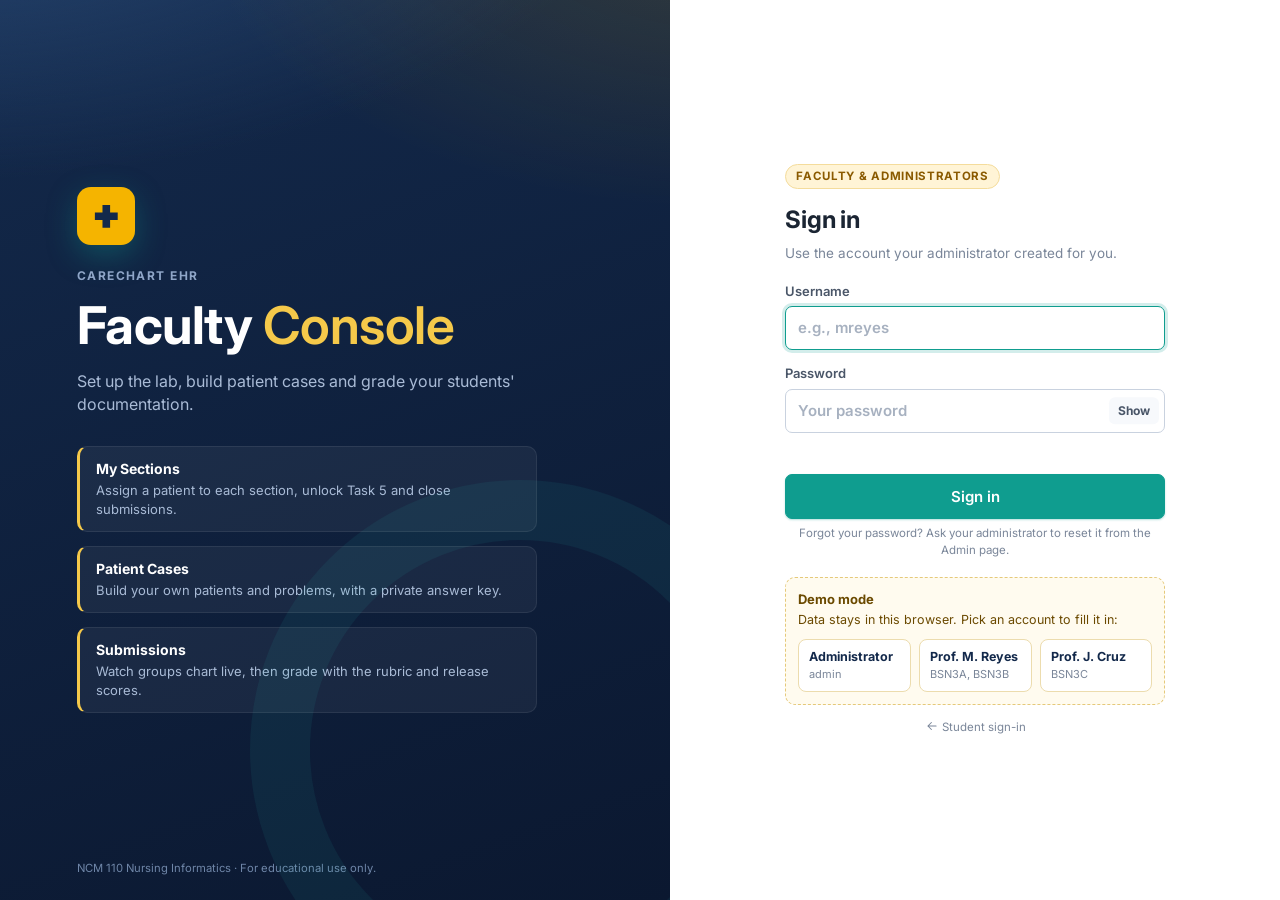
==== instructor.html @ f5003250 "Deploy web/ from source 7a0dfd6 (2026-11-20 06:28)" ====
<!doctype html>
<html lang="en">
<head>
  <meta charset="utf-8">
  <meta name="viewport" content="width=device-width, initial-scale=1">
  <title>CareChart Faculty Console</title>
  <meta name="robots" content="noindex">
  <link rel="preconnect" href="https://fonts.googleapis.com">
  <link rel="preconnect" href="https://fonts.gstatic.com" crossorigin>
  <link href="https://fonts.googleapis.com/css2?family=Inter:wght@400;500;600;700&display=swap" rel="stylesheet">
  <link rel="stylesheet" href="css/ehr.css">
  <link rel="stylesheet" href="css/instructor.css">
  <link rel="icon" href="data:image/svg+xml,%3Csvg xmlns='http://www.w3.org/2000/svg' viewBox='0 0 32 32'%3E%3Crect width='32' height='32' rx='7' fill='%2313294b'/%3E%3Cpath d='M13 7h6v6h6v6h-6v6h-6v-6H7v-6h6z' fill='%23f5b400'/%3E%3C/svg%3E">
</head>
<body class="inst">

<!-- ============ SIGN IN ============ -->
<div id="iLogin" class="login fac-login" hidden>
  <div class="login-brand fac-brand">
    <div class="brand-mark lg fac-mark"><svg viewBox="0 0 32 32"><path d="M13 7h6v6h6v6h-6v6h-6v-6H7v-6h6z"/></svg></div>
    <div class="fac-kicker">CareChart EHR</div>
    <h1>Faculty <span>Console</span></h1>
    <p>Set up the lab, build patient cases and grade your students' documentation.</p>
    <ul class="fac-feats">
      <li><b>My Sections</b><span>Assign a patient to each section, unlock Task 5 and close submissions.</span></li>
      <li><b>Patient Cases</b><span>Build your own patients and problems, with a private answer key.</span></li>
      <li><b>Submissions</b><span>Watch groups chart live, then grade with the rubric and release scores.</span></li>
    </ul>
    <small class="brand-foot">NCM 110 Nursing Informatics · For educational use only.</small>
  </div>
  <div class="login-panel">
    <form id="iLoginForm" class="login-form" autocomplete="on" novalidate>
      <div class="fac-badge">Faculty &amp; administrators</div>
      <h2>Sign in</h2>
      <p class="muted">Use the account your administrator created for you.</p>
      <div id="iNotice" class="notice" hidden></div>
      <label for="iUser">Username
        <input class="f" id="iUser" name="username" autocomplete="username" autocapitalize="off" spellcheck="false" placeholder="e.g., mreyes"></label>
      <label for="iPw">Password
        <span class="pw-wrap"><input class="f" type="password" id="iPw" name="password" autocomplete="current-password" placeholder="Your password">
          <button type="button" class="pw-toggle" id="iPwToggle" aria-label="Show password" aria-pressed="false">Show</button></span>
        <small class="caps" id="iCaps" hidden><svg class="ico sm" viewBox="0 0 24 24" fill="none" stroke="currentColor" stroke-width="1.8" stroke-linecap="round" stroke-linejoin="round" aria-hidden="true"><path d="M12 4l7 8h-4v5H9v-5H5zM9 20h6"/></svg> Caps Lock is on</small></label>
      <div id="iErr" class="form-err" role="alert"></div>
      <button class="btn primary lg block" type="submit" id="iLoginBtn"><span class="spin" aria-hidden="true"></span><span class="btn-lbl">Sign in</span></button>
      <p class="tiny muted help-line">Forgot your password? Ask your administrator to reset it from the Admin page.</p>
      <div id="iDemo" class="demo-box" hidden>
        <div class="demo-head"><b>Demo mode</b><span>Data stays in this browser. Pick an account to fill it in:</span></div>
        <div class="demo-accts">
          <button type="button" data-u="admin" data-p="admin123"><b>Administrator</b><small>admin</small></button>
          <button type="button" data-u="mreyes" data-p="demo123"><b>Prof. M. Reyes</b><small>BSN3A, BSN3B</small></button>
          <button type="button" data-u="jcruz" data-p="demo123"><b>Prof. J. Cruz</b><small>BSN3C</small></button>
        </div>
      </div>
      <p class="tiny faculty-link"><a href="index.html"><svg class="ico sm" viewBox="0 0 24 24" fill="none" stroke="currentColor" stroke-width="1.8" stroke-linecap="round" stroke-linejoin="round" aria-hidden="true"><path d="M19 12H5M11 6l-6 6 6 6"/></svg> Student sign-in</a></p>
    </form>
  </div>
</div>

<!-- ============ APP ============ -->
<div id="iApp" class="app" hidden>
  <header class="topbar">
    <div class="brand"><div class="brand-mark"><svg viewBox="0 0 32 32"><path d="M13 7h6v6h6v6h-6v6h-6v-6H7v-6h6z"/></svg></div><b>CareChart</b><span class="env inst-env">FACULTY</span></div>
    <nav class="top-tabs" id="mainNav" aria-label="Faculty sections">
      <button data-view="subs">Submissions</button>
      <button data-view="sections">My Sections</button>
      <button data-view="cases">Patient Cases</button>
      <button data-view="admin" id="navAdmin" hidden>Admin</button>
    </nav>
    <div class="top-mid" id="crumbs"></div>
    <div class="top-right">
      <button class="btn ghost sm on-dark" id="backBtn" hidden><svg class="ico sm" viewBox="0 0 24 24" fill="none" stroke="currentColor" stroke-width="1.8" stroke-linecap="round" stroke-linejoin="round" aria-hidden="true"><path d="M19 12H5M11 6l-6 6 6 6"/></svg> All submissions</button>
      <div class="acct">
        <button class="acct-btn" id="acctBtn"><span class="avatar sm" id="acctAv">?</span><span id="acctName"></span><span class="caret">▾</span></button>
        <div class="acct-menu" id="acctMenu" hidden>
          <div class="acct-who"><b id="acctFull"></b><small id="acctRole"></small></div>
          <button id="pwBtn">Change password</button>
          <button id="iLogout">Sign out</button>
        </div>
      </div>
    </div>
  </header>

  <!-- SUBMISSIONS -->
  <main class="i-main" id="view-subs" hidden>
    <div class="view">
      <div class="pg-head"><div><div class="crumb">Your sections</div><h1>Submissions</h1><p class="pg-desc">Charts from the sections you handle, with live progress. Open a chart to review it exactly as the students see it and complete the rubric.</p></div>
        <div class="head-side"><span class="live"><span class="live-dot"></span><span id="liveTxt">Live</span></span><button class="btn sm" id="exportBtn">Export grades (CSV)</button><button class="btn sm" id="refreshBtn">Refresh</button></div></div>
      <div class="stats" id="stats"></div>
      <section class="card flush">
        <div class="tbl-toolbar">
          <select class="f" id="fSection"><option value="">All my sections</option></select>
          <input class="f search" id="q" placeholder="Search group or student name…">
          <div class="seg" id="fStatus"><button class="on" data-v="">All</button><button data-v="draft">In progress</button><button data-v="submitted">Submitted</button><button data-v="graded">Graded</button></div>
        </div>
        <div class="tbl-wrap"><table class="tbl sub-tbl"><thead><tr><th>Group</th><th style="width:150px">Status</th><th style="width:190px">Progress</th><th style="width:130px">Last activity</th><th style="width:130px">Score</th><th style="width:90px"></th></tr></thead><tbody id="subRows"><tr><td colspan="6" class="empty">Loading…</td></tr></tbody></table></div>
      </section>
    </div>
  </main>

  <!-- MY SECTIONS -->
  <main class="i-main" id="view-sections" hidden>
    <div class="view">
      <div class="pg-head"><div><div class="crumb">Class setup</div><h1>My Sections</h1><p class="pg-desc">Set how many groups each section has, choose the patient case they chart, and control Task 5 and the submission deadline. Sections are created by the administrator.</p></div></div>
      <div class="sec-grid" id="secGrid"></div>
    </div>
  </main>

  <!-- PATIENT CASES -->
  <main class="i-main" id="view-cases" hidden>
    <div class="view">
      <div class="pg-head"><div><div class="crumb">Case library</div><h1>Patient Cases</h1><p class="pg-desc">Build your own patients and problems. Your cases are private to you. Start from the built-in sample or a blank case, then assign a case to a section under <b>My Sections</b>.</p></div>
        <div class="head-side"><button class="btn sm" id="newBlank">+ Blank case</button><button class="btn sm primary" id="newFromSample">+ New from sample</button></div></div>
      <div class="case-grid" id="caseGrid"></div>
    </div>
  </main>
  <div class="editor-view" id="view-editor" hidden></div>

  <!-- ADMIN -->
  <main class="i-main" id="view-admin" hidden>
    <div class="view">
      <div class="pg-head"><div><div class="crumb">Administrator</div><h1>Accounts &amp; Sections</h1><p class="pg-desc">Create instructor accounts and decide which sections each instructor handles. Each instructor then sets the number of groups and assigns a patient case under My Sections.</p></div></div>
      <section class="card flush">
        <div class="sec-bar"><b>Instructors</b><span id="instCount"></span><button class="btn sm primary" id="addInst" style="margin-left:auto">+ Add instructor</button></div>
        <div class="tbl-wrap"><table class="tbl"><thead><tr><th>Name</th><th>Username</th><th style="width:110px">Role</th><th>Sections</th><th style="width:100px">Status</th><th style="width:360px"></th></tr></thead><tbody id="instRows"></tbody></table></div>
      </section>
      <section class="card flush">
        <div class="sec-bar"><b>Sections</b><span id="secCount"></span><button class="btn sm primary" id="addSec" style="margin-left:auto">+ Add section</button></div>
        <div class="tbl-wrap"><table class="tbl"><thead><tr><th style="width:120px">Section</th><th>Instructor</th><th style="width:90px">Groups</th><th>Patient case</th><th style="width:90px">Charts</th><th style="width:170px"></th></tr></thead><tbody id="secRows"></tbody></table></div>
      </section>
    </div>
  </main>

  <!-- REVIEW -->
  <div class="review" id="reviewView" hidden>
    <div class="review-ehr">
      <div class="banner" id="rBanner"></div>
      <div class="ehr" id="rEhr"><nav class="ehr-nav"></nav><main class="ehr-main"></main></div>
    </div>
    <aside class="grade-panel" id="gradePanel"></aside>
  </div>
</div>

<!-- case preview (student view, nothing is saved) -->
<div class="preview-wrap" id="preview" hidden>
  <div class="preview-bar"><span class="pill amber">Preview</span><b id="pvTitle"></b><span class="muted small">This is what students see. Nothing you type here is saved.</span><button class="btn sm" id="pvClose">Close preview</button></div>
  <div class="banner" id="pvBanner"></div>
  <div class="ehr" id="pvEhr"><nav class="ehr-nav"></nav><main class="ehr-main"></main></div>
</div>

<!-- generic form modal -->
<div class="modal" id="formModal" hidden>
  <form class="modal-box" id="fmForm">
    <div class="modal-head"><h2 id="fmTitle"></h2><button type="button" class="icon-btn" data-close aria-label="Close"><svg class="ico sm" viewBox="0 0 24 24" fill="none" stroke="currentColor" stroke-width="1.8" stroke-linecap="round" stroke-linejoin="round" aria-hidden="true"><path d="M6 6l12 12M18 6L6 18"/></svg></button></div>
    <div id="fmBody" class="fm-body"></div>
    <div class="form-err" id="fmErr"></div>
    <div class="modal-actions"><button type="button" class="btn ghost" data-close>Cancel</button><button class="btn primary" type="submit" id="fmSubmit">Save</button></div>
  </form>
</div>

<div class="modal" id="trailModal" hidden>
  <div class="modal-box wide">
    <div class="modal-head"><h2>Audit trail</h2><button class="icon-btn" data-close aria-label="Close"><svg class="ico sm" viewBox="0 0 24 24" fill="none" stroke="currentColor" stroke-width="1.8" stroke-linecap="round" stroke-linejoin="round" aria-hidden="true"><path d="M6 6l12 12M18 6L6 18"/></svg></button></div>
    <p class="muted small">Every field change, with the user who was logged in and the time — like a hospital EHR access log.</p>
    <div class="trail-wrap"><table class="tbl compact"><thead><tr><th>Time</th><th>User</th><th>Screen</th><th>Field</th></tr></thead><tbody id="trailRows"></tbody></table></div>
  </div>
</div>

<div class="toasts" id="toasts"></div>

<script src="js/config.js"></script>
<script src="js/core.js"></script>
<script src="js/case-data.js"></script>
<script src="js/api.js"></script>
<script src="js/ehr.js"></script>
<script src="js/case-editor.js"></script>
<script src="js/instructor.js"></script>
</body>
</html>
---- css/ehr.css ----
/* CareChart EHR — training UI */
:root {
  --navy: #13294b; --navy-2: #1e3a5e; --navy-3: #2b4c78;
  --teal: #0f9d8f; --teal-2: #34d1bf; --teal-bg: #e6f6f4;
  --bg: #eef2f7; --panel: #ffffff; --panel-2: #f7f9fc; --ref: #f3f5f8;
  --line: #dde3ec; --line-2: #c9d2df;
  --ink: #1b2533; --ink-2: #4a5668; --ink-3: #7a8699;
  --red: #c62828; --red-bg: #fdecec; --amber: #b26a00; --amber-bg: #fff4e0; --green: #1e8e4e; --green-bg: #e7f6ed;
  --blue: #2563eb; --blue-bg: #eaf1ff;
  --r: 10px; --r-sm: 7px;
  --sh: 0 1px 2px rgba(16, 32, 64, .06), 0 1px 3px rgba(16, 32, 64, .05);
  --sh-lg: 0 18px 50px rgba(16, 32, 64, .22);
  --nav-w: 248px;
  font-synthesis: none;
}
* { box-sizing: border-box; }
html, body { height: 100%; }
body { margin: 0; font: 14px/1.45 Inter, system-ui, -apple-system, "Segoe UI", sans-serif; color: var(--ink); background: var(--bg); -webkit-font-smoothing: antialiased; }
[hidden] { display: none !important; }
button { font: inherit; cursor: pointer; }
h1, h2, h3 { margin: 0; letter-spacing: -.01em; }
.muted { color: var(--ink-3); } .small { font-size: 12.5px; } .tiny { font-size: 11.5px; }

/* ---------- controls ---------- */
.f { width: 100%; font: inherit; color: var(--ink); background: #fff; border: 1px solid var(--line-2); border-radius: var(--r-sm); padding: 7px 9px; transition: border-color .15s, box-shadow .15s, background .15s; }
textarea.f { resize: vertical; min-height: 36px; line-height: 1.4; }
select.f { padding-right: 26px; appearance: none; background: #fff url("data:image/svg+xml,%3Csvg xmlns='http://www.w3.org/2000/svg' width='10' height='6'%3E%3Cpath d='M1 1l4 4 4-4' stroke='%237a8699' fill='none' stroke-width='1.6'/%3E%3C/svg%3E") no-repeat right 9px center; }
.f:hover:not(:disabled) { border-color: #9fb0c6; }
.f:focus { outline: none; border-color: var(--teal); box-shadow: 0 0 0 3px rgba(15, 157, 143, .18); }
.f:disabled { background: var(--panel-2); color: var(--ink); opacity: 1; cursor: default; border-color: var(--line); -webkit-text-fill-color: var(--ink); }
.f::placeholder { color: #a7b1c0; }
.f.narrow { min-width: 64px; }

.btn { display: inline-flex; align-items: center; justify-content: center; gap: 7px; border: 1px solid var(--line-2); background: #fff; color: var(--ink); border-radius: var(--r-sm); padding: 8px 14px; font-weight: 600; transition: background .15s, border-color .15s, transform .05s, box-shadow .15s; white-space: nowrap; }
.btn:hover { background: var(--panel-2); border-color: #9fb0c6; }
.btn:active { transform: translateY(1px); }
.btn:disabled { opacity: .5; cursor: not-allowed; }
.btn.primary { background: var(--teal); border-color: var(--teal); color: #fff; box-shadow: 0 1px 2px rgba(15, 157, 143, .3); }
.btn.primary:hover:not(:disabled) { background: #0c897d; }
.btn.danger { color: var(--red); }
.btn.ghost { background: transparent; }
.btn.sm { padding: 5px 10px; font-size: 13px; }
.btn.lg { padding: 11px 18px; font-size: 15px; }
.btn.block { width: 100%; }
.btn .ico { width: 18px; height: 18px; }
.btn.on-dark { color: #dce6f5; border-color: rgba(255, 255, 255, .22); }
.btn.on-dark:hover { background: rgba(255, 255, 255, .1); }
.icon-btn { border: 0; background: transparent; color: var(--ink-3); width: 28px; height: 28px; border-radius: 6px; display: inline-grid; place-items: center; }
.icon-btn:hover { background: var(--red-bg); color: var(--red); }
.link { border: 0; background: none; color: var(--teal); font-weight: 600; padding: 0 2px; text-decoration: underline; text-underline-offset: 2px; }

.chk { display: inline-flex; align-items: center; gap: 9px; cursor: pointer; user-select: none; }
.chk input { position: absolute; opacity: 0; width: 0; height: 0; }
.chk .box { width: 20px; height: 20px; border-radius: 5px; border: 1.5px solid var(--line-2); background: #fff; display: grid; place-items: center; flex: none; transition: all .15s; }
.chk input:checked + .box { background: var(--teal); border-color: var(--teal); }
.chk input:checked + .box::after { content: ""; width: 5px; height: 10px; border: solid #fff; border-width: 0 2px 2px 0; transform: rotate(45deg) translate(-1px, -1px); }
.chk input:focus-visible + .box { box-shadow: 0 0 0 3px rgba(15, 157, 143, .25); }
.chk input:disabled + .box { opacity: .75; }

.ico { width: 20px; height: 20px; flex: none; }
.ico.sm { width: 14px; height: 14px; }
.ico.big { width: 44px; height: 44px; color: var(--ink-3); }

.pill { display: inline-block; padding: 2px 9px; border-radius: 999px; font-size: 12px; font-weight: 600; background: var(--panel-2); color: var(--ink-2); border: 1px solid var(--line); }
.pill.red { background: var(--red-bg); color: var(--red); border-color: #f5c2c2; }
.pill.green { background: var(--green-bg); color: var(--green); border-color: #bfe5cd; }
.pill.amber { background: var(--amber-bg); color: var(--amber); border-color: #f4d7a6; }
.pill.blue { background: var(--blue-bg); color: var(--blue); border-color: #c6d7fb; }
.pill.grey { color: var(--ink-3); }
.tag { display: inline-block; font-size: 11.5px; font-weight: 600; letter-spacing: .02em; color: var(--navy-3); background: #eaf0f8; border-radius: 5px; padding: 2px 7px; }
.chip { display: inline-block; font-size: 12px; font-weight: 600; background: var(--teal-bg); color: #0b6f65; border-radius: 6px; padding: 2px 7px; margin: 2px 4px 2px 0; cursor: default; }
.avatar { width: 38px; height: 38px; border-radius: 50%; background: var(--navy-3); color: #fff; display: grid; place-items: center; font-weight: 700; font-size: 14px; flex: none; }
.avatar.sm { width: 26px; height: 26px; font-size: 11px; background: var(--teal); }

/* ---------- login ---------- */
.login { min-height: 100vh; display: grid; grid-template-columns: 1.1fr 1fr; }
.login-brand { background: radial-gradient(1200px 600px at -10% -20%, #2b4c78 0%, transparent 60%), linear-gradient(160deg, #13294b 0%, #0d1d36 100%); color: #e6eef9; padding: 64px clamp(28px, 6vw, 80px); display: flex; flex-direction: column; justify-content: center; position: relative; overflow: hidden; }
.login-brand::after { content: ""; position: absolute; right: -120px; bottom: -120px; width: 420px; height: 420px; border-radius: 50%; border: 60px solid rgba(52, 209, 191, .07); }
.login-brand h1 { font-size: clamp(34px, 4.4vw, 52px); font-weight: 700; margin: 22px 0 6px; color: #fff; }
.login-brand h1 span { color: var(--teal-2); font-weight: 600; }
.login-brand > p { color: #a9bbd6; font-size: 16px; margin: 0 0 30px; }
.brand-points { list-style: none; padding: 0; margin: 0; display: grid; gap: 12px; }
.brand-points li { padding-left: 26px; position: relative; color: #cfdbec; }
.brand-points li::before { content: ""; position: absolute; left: 0; top: 7px; width: 10px; height: 10px; border-radius: 3px; background: var(--teal-2); }
.brand-foot { position: absolute; bottom: 24px; left: clamp(28px, 6vw, 80px); color: #6f86a8; }
.brand-mark { width: 30px; height: 30px; border-radius: 8px; background: var(--teal); display: grid; place-items: center; flex: none; }
.brand-mark svg { width: 70%; height: 70%; fill: #fff; }
.brand-mark.lg { width: 58px; height: 58px; border-radius: 14px; box-shadow: 0 10px 30px rgba(15, 157, 143, .35); }
.login-panel { display: grid; place-items: center; padding: 40px 24px; background: #fff; }
.login-form { width: 100%; max-width: 380px; display: grid; gap: 16px; }
.login-form h2 { font-size: 24px; }
.login-form > p { margin: -8px 0 4px; }
.login-form label, .modal-box label, .lock-box label { display: grid; gap: 6px; font-weight: 600; font-size: 13px; color: var(--ink-2); }
.login-form label small { font-weight: 400; }
.login-form .f { padding: 10px 12px; font-size: 15px; }
.demo-note { background: var(--amber-bg); color: #7a4a00; border: 1px solid #f4d7a6; border-radius: var(--r-sm); padding: 10px 12px; font-size: 13px; }
.form-err { color: var(--red); font-size: 13px; min-height: 1em; font-weight: 500; }

/* ---------- app shell ---------- */
.app { height: 100vh; display: flex; flex-direction: column; }
.topbar { height: 52px; flex: none; display: flex; align-items: center; gap: 16px; padding: 0 16px; background: var(--navy); color: #e6eef9; }
.brand { display: flex; align-items: center; gap: 9px; font-size: 16px; }
.brand b { font-weight: 700; color: #fff; }
.env { font-size: 10.5px; font-weight: 700; letter-spacing: .08em; background: #f5b400; color: #2b2100; border-radius: 4px; padding: 2px 6px; }
.top-mid { color: #a9bbd6; font-size: 13px; display: flex; gap: 8px; }
.top-mid .sep { opacity: .5; }
.top-right { margin-left: auto; display: flex; align-items: center; gap: 10px; }
.menu-btn { display: none; color: #fff; font-size: 18px; }
.menu-btn:hover { background: rgba(255, 255, 255, .1); color: #fff; }
.sync { display: inline-flex; align-items: center; gap: 7px; font-size: 12.5px; color: #cfdbec; padding: 4px 10px; border-radius: 999px; background: rgba(255, 255, 255, .07); }
.sync i { width: 8px; height: 8px; border-radius: 50%; background: #48d597; }
.sync.pending i { background: #f5b400; } .sync.saving i { background: #7fb3ff; animation: pulse 1s infinite; } .sync.err i { background: #ff6b6b; }
@keyframes pulse { 50% { opacity: .35; } }
.user-sel { display: inline-flex; align-items: center; gap: 7px; background: rgba(255, 255, 255, .07); border-radius: 999px; padding: 3px 4px 3px 4px; }
.user-sel select { background: transparent; color: #fff; border: 0; font: inherit; font-size: 13px; font-weight: 600; padding-right: 6px; max-width: 160px; cursor: pointer; }
.user-sel select:focus { outline: none; }
.user-sel option { color: var(--ink); }

/* patient banner */
.banner { flex: none; display: flex; align-items: center; gap: 20px; padding: 10px 18px; background: #fff; border-bottom: 1px solid var(--line); box-shadow: 0 1px 0 rgba(16, 32, 64, .03); flex-wrap: wrap; position: relative; z-index: 2; }
.pt-photo { width: 46px; height: 46px; border-radius: 10px; background: linear-gradient(135deg, #dbe6f4, #c3d3e8); color: var(--navy-2); display: grid; place-items: center; font-weight: 700; flex: none; }
.pt-name { font-size: 17px; font-weight: 700; color: var(--navy); }
.pt-name .nick { font-weight: 500; color: var(--ink-3); font-size: 14px; }
.pt-ids { display: flex; gap: 14px; font-size: 12.5px; color: var(--ink-2); flex-wrap: wrap; }
.pt-ids b { color: var(--ink); font-weight: 600; }
.pt-cols { display: flex; gap: 22px; padding-left: 20px; border-left: 1px solid var(--line); flex-wrap: wrap; }
.pt-cols small { display: block; font-size: 11px; text-transform: uppercase; letter-spacing: .05em; color: var(--ink-3); font-weight: 600; }
.pt-cols b { font-size: 13px; font-weight: 600; }
.pt-flags { margin-left: auto; display: flex; gap: 8px; flex-wrap: wrap; }
.flag-allergy { background: var(--red); color: #fff; font-weight: 700; font-size: 12px; padding: 5px 10px; border-radius: 6px; letter-spacing: .01em; }
.flag-chip { background: var(--blue-bg); color: var(--blue); font-weight: 600; font-size: 12px; padding: 5px 10px; border-radius: 6px; }
.flag-chip.fall { background: var(--amber-bg); color: var(--amber); }

.ehr { flex: 1; min-height: 0; display: flex; position: relative; }
.ehr-nav { width: var(--nav-w); flex: none; background: #fff; border-right: 1px solid var(--line); overflow-y: auto; padding: 10px 10px 30px; }
.nav-sec { font-size: 10.5px; font-weight: 700; letter-spacing: .09em; text-transform: uppercase; color: var(--ink-3); padding: 14px 10px 6px; }
.nav-item { width: 100%; display: flex; align-items: center; gap: 11px; padding: 8px 10px; border: 0; background: transparent; border-radius: 8px; color: var(--ink-2); text-align: left; transition: background .12s, color .12s; position: relative; }
.nav-item:hover { background: var(--panel-2); color: var(--ink); }
.nav-item.on { background: var(--teal-bg); color: #0b6f65; }
.nav-item.on::before { content: ""; position: absolute; left: -10px; top: 8px; bottom: 8px; width: 3px; border-radius: 0 3px 3px 0; background: var(--teal); }
.nav-txt { display: grid; flex: 1; min-width: 0; }
.nav-txt b { font-weight: 600; font-size: 13.5px; }
.nav-txt small { font-size: 11.5px; color: var(--ink-3); }
.nav-pct { font-size: 11px; font-weight: 600; color: var(--ink-3); }
.ok-dot { width: 18px; height: 18px; border-radius: 50%; background: var(--green); color: #fff; font-size: 11px; display: grid; place-items: center; font-weight: 700; }
.ehr-main { flex: 1; min-width: 0; overflow-y: auto; padding: 22px clamp(14px, 2.4vw, 32px) 60px; scroll-behavior: smooth; }
.view { max-width: 1280px; margin: 0 auto; animation: fade .22s ease; }
@keyframes fade { from { opacity: 0; transform: translateY(4px); } }
.scrim { display: none; }

/* page head */
.pg-head { display: flex; align-items: flex-end; justify-content: space-between; gap: 20px; margin-bottom: 18px; flex-wrap: wrap; }
.crumb { font-size: 12px; font-weight: 600; color: var(--teal); text-transform: uppercase; letter-spacing: .06em; }
.pg-head h1 { font-size: 24px; margin: 3px 0 4px; color: var(--navy); }
.pg-desc { margin: 0; color: var(--ink-2); max-width: 760px; }
.head-side { display: flex; align-items: center; gap: 12px; flex-wrap: wrap; }
.meter { min-width: 190px; }
.meter-top { display: flex; justify-content: space-between; font-size: 12px; color: var(--ink-2); margin-bottom: 5px; }
.bar { height: 7px; border-radius: 99px; background: #e3e8ef; overflow: hidden; }
.bar.sm { height: 5px; margin-top: 6px; }
.bar i { display: block; height: 100%; background: linear-gradient(90deg, var(--teal), var(--teal-2)); border-radius: 99px; transition: width .35s ease; }
.count-big { font-size: 30px; font-weight: 700; color: var(--amber); min-width: 40px; text-align: center; }
.count-big.ok { color: var(--green); }
.seg { display: inline-flex; background: #e6ebf2; border-radius: 8px; padding: 3px; }
.seg button { border: 0; background: transparent; padding: 5px 12px; border-radius: 6px; font-weight: 600; font-size: 13px; color: var(--ink-2); }
.seg button.on { background: #fff; color: var(--ink); box-shadow: var(--sh); }

/* cards / panels */
.card { background: var(--panel); border: 1px solid var(--line); border-radius: var(--r); padding: 18px; box-shadow: var(--sh); margin-bottom: 16px; }
.card.flush { padding: 0; overflow: hidden; }
.card h2 { font-size: 15px; margin-bottom: 12px; color: var(--navy); }
.card.ref { background: var(--ref); }
.card.empty, .empty { color: var(--ink-3); text-align: center; padding: 26px; }
.hint { color: var(--ink-3); font-size: 12.5px; margin: -6px 0 12px; }
.grid2 { display: grid; grid-template-columns: 1fr 1fr; gap: 16px; }
.grid2 > .card { margin-bottom: 16px; }
.grid2.wide-right { grid-template-columns: minmax(280px, 1fr) 2fr; }
.form-grid { display: grid; grid-template-columns: repeat(3, 1fr); gap: 12px; margin-bottom: 14px; }
.form-grid label, label.blk { display: grid; gap: 5px; font-size: 12px; font-weight: 600; color: var(--ink-2); align-content: start; }
label.blk { margin-bottom: 12px; }
.span2 { grid-column: span 2; } .span3 { grid-column: span 3; } .span4 { grid-column: 1 / -1; }
.dl { display: grid; grid-template-columns: 140px 1fr; margin: 0; gap: 0; }
.dl dt, .dl dd { padding: 8px 0; border-bottom: 1px solid var(--line); margin: 0; }
.dl dt { color: var(--ink-3); font-size: 12.5px; font-weight: 600; }
.dl dd { font-weight: 500; }

/* tables */
.tbl-wrap { overflow-x: auto; }
.tbl { width: 100%; border-collapse: collapse; }
.tbl th { text-align: left; font-size: 11.5px; text-transform: uppercase; letter-spacing: .05em; color: var(--ink-3); font-weight: 700; background: var(--panel-2); padding: 10px 10px; border-bottom: 1px solid var(--line); position: sticky; top: 0; z-index: 1; }
.tbl td { padding: 8px 10px; border-bottom: 1px solid var(--line); vertical-align: top; }
.tbl tbody tr:last-child td { border-bottom: 0; }
.tbl tbody tr { transition: background .15s; }
.tbl tbody tr:hover { background: #fafcfe; }
.tbl .num { font-weight: 700; color: var(--ink-3); text-align: center; }
.tbl.compact td { padding: 6px 8px; }
.card .tbl.compact { margin-bottom: 10px; border: 1px solid var(--line); border-radius: 8px; overflow: hidden; display: table; }
.card-text { line-height: 1.5; min-width: 240px; }
.cards-tbl tr.done .num { color: var(--green); }
.cards-tbl tr.done { background: #fbfefd; }
.cl-badge { display: inline-grid; place-items: center; width: 28px; height: 28px; border-radius: 8px; background: var(--navy-2); color: #fff; font-weight: 700; }
.flow th.param { position: static; text-transform: none; letter-spacing: 0; font-size: 13px; color: var(--ink); background: var(--ref); font-weight: 600; border-right: 1px solid var(--line); }
.flow tr.abn th.param { color: var(--red); box-shadow: inset 3px 0 0 var(--red); }
.flow tr.abn select.flag { color: var(--red); font-weight: 600; border-color: #f0b4b4; background-color: var(--red-bg); }
.checklist tr.done td { background: #f7fcf9; }
.checklist td:first-child { text-align: center; }
.tr-flash, tr.flash { animation: flash 1.4s ease; }
@keyframes flash { 0%, 30% { background: #fff5cc; } }

/* lint */
.lint:empty { display: none; }
.lint { display: grid; gap: 3px; margin-top: 5px; }
.lint span { display: flex; gap: 6px; align-items: flex-start; font-size: 12px; color: var(--amber); font-weight: 500; line-height: 1.35; }
.lint .ico { width: 14px; height: 14px; margin-top: 1px; }
.callout { display: flex; gap: 12px; align-items: flex-start; background: var(--blue-bg); border: 1px solid #c6d7fb; color: #1e3f86; border-radius: var(--r); padding: 12px 14px; margin-bottom: 16px; }
.callout.warn { background: var(--amber-bg); border-color: #f4d7a6; color: #7a4a00; }

/* summary tiles */
.tiles { display: grid; gap: 8px; }
.tile { display: flex; align-items: center; gap: 12px; text-align: left; background: #fff; border: 1px solid var(--line); border-radius: 9px; padding: 9px 12px; transition: border-color .15s, box-shadow .15s, transform .15s; }
.tile:hover { border-color: var(--teal); box-shadow: 0 4px 14px rgba(15, 157, 143, .12); transform: translateY(-1px); }
.tile-ico { width: 34px; height: 34px; border-radius: 8px; background: var(--teal-bg); color: var(--teal); display: grid; place-items: center; flex: none; }
.tile-body { flex: 1; display: grid; }
.tile-body small { color: var(--ink-3); font-size: 11.5px; }
.pct { font-weight: 700; font-size: 13px; color: var(--ink-3); }
.pct.ok { color: var(--green); }
.rule-list { margin: 0; padding-left: 18px; display: grid; gap: 8px; color: var(--ink-2); }

/* note */
.note-meta { display: grid; grid-template-columns: repeat(3, 1fr); gap: 12px; margin-bottom: 14px; }
.note-meta label { display: grid; gap: 5px; font-size: 12px; font-weight: 600; color: var(--ink-2); }
.editor { border: 1px solid var(--line-2); border-radius: 9px; overflow: hidden; }
.editor-bar { display: flex; justify-content: space-between; padding: 8px 12px; background: var(--panel-2); border-bottom: 1px solid var(--line); font-size: 12.5px; font-weight: 600; color: var(--ink-2); }
.wc { color: var(--ink-3); } .wc.ok { color: var(--green); } .wc.over { color: var(--red); }
.editor .note-ta { border: 0; border-radius: 0; padding: 14px; font-size: 14.5px; line-height: 1.65; min-height: 260px; }
.editor .note-ta:focus { box-shadow: none; }
.editor .lint { padding: 0 12px 10px; }

/* diagnoses */
.dx-card { display: flex; gap: 16px; }
.dx-rank { width: 36px; height: 36px; border-radius: 10px; background: #e3e8ef; color: var(--ink-2); display: grid; place-items: center; font-weight: 700; flex: none; }
.dx-card.filled .dx-rank { background: var(--navy-2); color: #fff; }
.dx-body { flex: 1; min-width: 0; }
.dx-grid { grid-template-columns: 170px 1fr 1fr 150px; }
.statement, .cp-dx { background: var(--ref); border: 1px dashed var(--line-2); border-radius: 8px; padding: 10px 12px; font-weight: 500; }
.lbl { display: block; font-size: 11px; text-transform: uppercase; letter-spacing: .05em; color: var(--ink-3); font-weight: 700; margin-bottom: 3px; }

/* care plan */
.subtabs { display: flex; gap: 6px; margin-bottom: 14px; flex-wrap: wrap; }
.subtabs button { border: 1px solid var(--line); background: #fff; border-radius: 8px; padding: 8px 14px; font-weight: 600; color: var(--ink-2); display: inline-flex; gap: 8px; align-items: center; }
.subtabs button small { font-weight: 500; color: var(--ink-3); }
.subtabs button em { font-style: normal; font-size: 11px; background: #e3e8ef; border-radius: 99px; padding: 1px 7px; }
.subtabs button em.ok { background: var(--green); color: #fff; }
.subtabs button.on { border-color: var(--teal); background: var(--teal-bg); color: #0b6f65; }
.cp-dx { margin-bottom: 14px; }
.prefix-wrap { display: flex; border: 1px solid var(--line-2); border-radius: var(--r-sm); overflow: hidden; flex-wrap: wrap; }
.prefix-wrap:focus-within { border-color: var(--teal); box-shadow: 0 0 0 3px rgba(15, 157, 143, .18); }
.prefix { background: var(--panel-2); padding: 8px 10px; font-weight: 600; color: var(--ink-2); border-right: 1px solid var(--line); white-space: nowrap; }
.prefix-wrap .f { border: 0; border-radius: 0; flex: 1; min-width: 200px; box-shadow: none !important; }
.prefix-wrap .lint { flex-basis: 100%; padding: 0 10px 8px; }
.smart { display: flex; gap: 8px; flex-wrap: wrap; }
.smart-item { border: 1px solid var(--line); border-radius: 8px; padding: 8px 12px; background: #fff; transition: all .15s; }
.smart-item.on { border-color: var(--teal); background: var(--teal-bg); }
.smart-item b { color: var(--teal); margin-right: 3px; }

/* eval */
.eval-top { display: flex; justify-content: space-between; align-items: center; margin-bottom: 10px; }
.eval-grid { grid-template-columns: repeat(4, 1fr); margin-bottom: 0; }

/* audit */
.audit-grid { grid-template-columns: 1.6fr 1fr; }
.colleague { background: #fffdf6; border-color: #f1e2b8; }
.colleague-head { display: flex; justify-content: space-between; align-items: flex-start; margin-bottom: 12px; }
.colleague-head b { display: block; color: var(--navy); }
.colleague-head small { color: var(--ink-3); }
.audit-record { display: grid; gap: 4px; }
.ar-row { display: grid; grid-template-columns: 26px 150px 1fr; gap: 10px; align-items: start; text-align: left; background: #fff; border: 1px solid #efe6cc; border-radius: 7px; padding: 8px 10px; transition: border-color .15s, box-shadow .15s; }
.ar-row:hover:not(:disabled) { border-color: var(--amber); box-shadow: 0 2px 8px rgba(178, 106, 0, .12); }
.ar-row:disabled { cursor: default; color: var(--ink); opacity: 1; }
.ar-id { font-weight: 700; color: var(--amber); }
.ar-sec { font-weight: 600; font-size: 12.5px; color: var(--ink-2); }
.ar-entry { font-family: ui-monospace, "Cascadia Mono", Consolas, monospace; font-size: 12.5px; line-height: 1.5; }
.help-card { background: var(--blue-bg); border-color: #c6d7fb; }
.steps { margin: 0; padding-left: 20px; display: grid; gap: 8px; color: #1e3f86; }
.locked { text-align: center; padding: 50px 20px; }
.locked h2 { margin: 12px 0 6px; }
.locked p { color: var(--ink-2); max-width: 440px; margin: 0 auto; }

/* sign */
.issues { list-style: none; margin: 0; padding: 0; display: grid; gap: 6px; }
.issues li { display: flex; align-items: center; gap: 9px; font-size: 13px; padding: 7px 10px; border-radius: 7px; background: var(--panel-2); }
.issues li span:nth-child(2) { flex: 1; }
.issues .dot { width: 8px; height: 8px; border-radius: 50%; flex: none; }
.issues .err .dot { background: var(--red); } .issues .warn .dot { background: #f5b400; } .issues .ok .dot { background: var(--green); }
.sign-card { display: flex; flex-direction: column; justify-content: center; align-items: flex-start; }
.signed-stamp { display: flex; gap: 14px; align-items: center; border: 2px solid var(--green); color: var(--green); border-radius: 12px; padding: 14px 18px; background: var(--green-bg); margin-bottom: 10px; }
.signed-stamp .ico { width: 34px; height: 34px; }
.signed-stamp div { display: grid; }
.signed-stamp span { color: var(--ink); font-weight: 600; }
.signed-stamp small { color: var(--ink-2); }

/* exit */
.exit-who { display: flex; gap: 12px; align-items: center; margin-bottom: 14px; }
.exit-who div { display: grid; }
.exit-who small { color: var(--ink-3); }
.q { font-size: 13px; color: var(--ink); }

/* rubric */
.rubric tr.sec td { background: var(--navy-2); color: #fff; font-weight: 700; font-size: 12.5px; letter-spacing: .02em; }
.rubric tr.total td { font-weight: 700; background: var(--teal-bg); font-size: 15px; }

/* modal / lock / toast */
.modal, .lockscreen { position: fixed; inset: 0; background: rgba(13, 29, 54, .55); backdrop-filter: blur(3px); display: grid; place-items: center; z-index: 50; padding: 16px; animation: fade .15s; }
.lockscreen { background: linear-gradient(160deg, rgba(19, 41, 75, .96), rgba(13, 29, 54, .98)); }
.modal-box, .lock-box { background: #fff; border-radius: 14px; box-shadow: var(--sh-lg); width: 100%; max-width: 460px; padding: 24px; display: grid; gap: 14px; }
.lock-box { max-width: 360px; text-align: center; justify-items: center; }
.lock-box .f { text-align: center; font-size: 18px; letter-spacing: .3em; }
.modal-actions { display: flex; justify-content: flex-end; gap: 10px; margin-top: 4px; }
.sign-issues:empty { display: none; }
.sign-issues { background: var(--amber-bg); border-radius: 8px; padding: 10px 12px; font-size: 12.5px; color: #7a4a00; }
.sign-issues ul { margin: 6px 0 0; padding-left: 18px; }
.sign-issues li.err { color: var(--red); }
.toasts { position: fixed; right: 16px; bottom: 16px; display: grid; gap: 8px; z-index: 60; }
.toast { background: var(--navy); color: #fff; padding: 11px 16px; border-radius: 9px; box-shadow: var(--sh-lg); font-weight: 500; font-size: 13.5px; transform: translateY(12px); opacity: 0; transition: all .25s ease; max-width: 360px; }
.toast.in { transform: none; opacity: 1; }
.toast.ok { background: #116a4b; } .toast.err { background: #a52121; } .toast.info { background: #2b4c78; }

/* ---------- responsive ---------- */
@media (max-width: 1100px) {
  .pt-cols { display: none; }
  .grid2, .grid2.wide-right, .audit-grid { grid-template-columns: 1fr; }
  .dx-grid { grid-template-columns: 1fr 1fr; }
  .dx-grid .span4 { grid-column: 1 / -1; }
}
@media (max-width: 860px) {
  .menu-btn { display: inline-grid; }
  .top-mid, .user-sel select { display: none; }
  .ehr-nav { position: fixed; top: 52px; bottom: 0; left: 0; z-index: 30; transform: translateX(-100%); transition: transform .22s ease; box-shadow: var(--sh-lg); }
  .ehr.nav-open .ehr-nav { transform: none; }
  .ehr.nav-open + .scrim, .app .ehr.nav-open ~ .scrim { display: block; position: fixed; inset: 52px 0 0; background: rgba(13, 29, 54, .35); z-index: 25; }
  .login { grid-template-columns: 1fr; }
  .login-brand { padding: 36px 24px 60px; }
  .login-brand .brand-points { display: none; }
  .brand-foot { position: static; margin-top: 18px; }
  .form-grid, .note-meta, .eval-grid { grid-template-columns: 1fr 1fr; }
  .span3 { grid-column: 1 / -1; }
  .banner { padding: 8px 12px; gap: 12px; }
  .pt-flags { margin-left: 0; }
  .ehr-main { padding: 16px 16px 50px; }
  .tbl th { position: static; }
}
@media (max-width: 560px) {
  .form-grid, .note-meta, .eval-grid, .dx-grid { grid-template-columns: 1fr; }
  .span2, .span3, .span4 { grid-column: auto; }
  .topbar { gap: 8px; padding: 0 10px; }
  .brand b { display: none; }
  .sync span { display: none; }
  #lockBtn { display: none; }
  .dx-card { flex-direction: column; gap: 10px; }
  .pg-head h1 { font-size: 21px; }
  .ar-row { grid-template-columns: 22px 1fr; }
  .ar-entry { grid-column: 1 / -1; }
  .meter { min-width: 150px; }
  /* tables become stacked rows on phones */
  .tbl-wrap .tbl, .tbl-wrap .tbl tbody, .tbl-wrap .tbl tr, .tbl-wrap .tbl td, .tbl-wrap .tbl th.param { display: block; width: 100% !important; }
  .tbl-wrap .tbl thead { display: none; }
  .tbl-wrap .tbl tr { border-bottom: 6px solid var(--bg); padding: 6px 0; }
  .tbl-wrap .tbl td { border: 0; padding: 4px 12px; }
  .tbl-wrap .tbl td.num { text-align: left; }
  .tbl-wrap .tbl td[data-label]:not(:empty)::before { content: attr(data-label); display: block; font-size: 10.5px; font-weight: 700; text-transform: uppercase; letter-spacing: .05em; color: var(--ink-3); margin-bottom: 3px; }
  .banner { gap: 6px 10px; }
  .pt-photo { display: none; }
  .pt-name { font-size: 15px; }
  .pt-ids { gap: 8px; font-size: 12px; }
  .pt-flags { gap: 5px; }
  .flag-allergy, .flag-chip { font-size: 11px; padding: 3px 7px; }
}
@media print { .topbar, .ehr-nav { display: none; } }

/* =================== EHR realism layer =================== */
body { font-size: 13.5px; }
.app > .census, .app > .chart { flex: 1; min-height: 0; }
.chart { display: flex; flex-direction: column; }
.chart[hidden], .census[hidden] { display: none !important; }

/* workspace tabs in the top bar */
.top-tabs { display: flex; align-self: stretch; gap: 2px; margin-left: 8px; }
.top-tabs button { border: 0; background: transparent; color: #a9bbd6; padding: 0 14px; font-weight: 600; font-size: 13px; border-bottom: 3px solid transparent; display: flex; align-items: center; gap: 6px; }
.top-tabs button small { font-weight: 500; opacity: .75; }
.top-tabs button:hover:not(:disabled) { color: #fff; background: rgba(255,255,255,.06); }
.top-tabs button.on { color: #fff; border-bottom-color: var(--teal-2); background: rgba(255,255,255,.08); }
.top-tabs button:disabled { opacity: .35; cursor: default; }
.search-btn { display: flex; align-items: center; gap: 8px; background: rgba(255,255,255,.08); border: 1px solid rgba(255,255,255,.14); color: #cfdbec; border-radius: 7px; padding: 5px 10px; font-size: 13px; min-width: 200px; }
.search-btn:hover { background: rgba(255,255,255,.14); }
.search-btn kbd { margin-left: auto; font: 600 10.5px Inter, sans-serif; background: rgba(255,255,255,.12); border-radius: 4px; padding: 1px 5px; }

/* section header strips (classic EHR panels) */
.card > h2:first-child { margin: -16px -16px 14px; padding: 9px 16px; background: linear-gradient(#f8fafd, #eef2f7); border-bottom: 1px solid var(--line); border-radius: var(--r) var(--r) 0 0; font-size: 12px; text-transform: uppercase; letter-spacing: .06em; color: var(--navy-2); }
.card > h2:first-child + .hint { margin-top: 0; }
.sec-bar { display: flex; align-items: center; gap: 14px; padding: 9px 14px; background: linear-gradient(#f8fafd, #eef2f7); border-bottom: 1px solid var(--line); font-size: 12.5px; color: var(--ink-2); flex-wrap: wrap; }
.sec-bar b { color: var(--navy-2); font-size: 12px; text-transform: uppercase; letter-spacing: .05em; }
.sec-bar .pill { margin-left: auto; }
.card { padding: 16px; }
.tbl td { padding: 6px 9px; }
.tbl th { padding: 8px 9px; }
.f { padding: 6px 8px; }

/* results review */
.lab-tbl td { font-variant-numeric: tabular-nums; }
.lab-abn td { background: #fff6f6; }
.lab-abn .lab-val { color: var(--red); font-weight: 700; }
.lab-flag { display: inline-block; min-width: 22px; text-align: center; background: var(--red); color: #fff; font-weight: 700; font-size: 11px; border-radius: 4px; padding: 1px 4px; }
.report { padding: 14px 16px; }
.report p { margin: 0 0 10px; }

/* MAR */
.mar-tbl th.hr, .mar-tbl td.hr { text-align: center; width: 70px; border-left: 1px solid var(--line); }
.mar-tbl td { vertical-align: middle; }
.mar-due { display: inline-block; background: var(--blue-bg); color: var(--blue); border: 1px solid #c6d7fb; font-weight: 700; font-size: 11px; border-radius: 5px; padding: 2px 8px; }
.mar-prn { display: inline-block; color: var(--ink-3); font-weight: 600; font-size: 11px; border: 1px dashed var(--line-2); border-radius: 5px; padding: 1px 6px; }
.mar-cont { display: block; height: 6px; background: repeating-linear-gradient(90deg, var(--teal) 0 10px, #9fe3d9 10px 14px); border-radius: 3px; }
.callout.danger { background: var(--red-bg); border-color: #f5c2c2; color: #8a1c1c; }

/* flowsheet filing + SmartText */
.filed { display: inline-flex; align-items: center; gap: 6px; font-size: 12.5px; font-weight: 600; color: var(--green); }
.smarttext { display: flex; align-items: center; gap: 6px; padding: 7px 10px; border-bottom: 1px solid var(--line); background: #fbfcfe; flex-wrap: wrap; font-size: 12px; color: var(--ink-3); font-weight: 600; }
.smarttext button { border: 1px solid var(--line-2); background: #fff; border-radius: 5px; padding: 3px 9px; font-size: 12px; font-weight: 600; color: var(--navy-3); }
.smarttext button:hover { border-color: var(--teal); color: var(--teal); }

/* census */
.census { overflow-y: auto; padding: 20px clamp(14px, 2.4vw, 32px) 40px; }
.census-head { display: flex; justify-content: space-between; align-items: flex-end; gap: 16px; margin-bottom: 14px; flex-wrap: wrap; max-width: 1400px; margin-inline: auto; }
.census-head h1 { font-size: 24px; color: var(--navy); margin-top: 3px; }
.census-meta { display: flex; gap: 18px; color: var(--ink-2); font-size: 13px; flex-wrap: wrap; }
.census-card, .census-hint { max-width: 1400px; margin-inline: auto; }
.census-hint { margin-top: 10px; }
.census-tbl td { vertical-align: middle; }
.census-tbl tr.other { color: var(--ink-2); cursor: not-allowed; }
.census-tbl tr.other b { font-weight: 500; }
.census-tbl tr.mine { cursor: pointer; background: #f3faf9; box-shadow: inset 4px 0 0 var(--teal); }
.census-tbl tr.mine:hover { background: #e3f4f1; }
.census-tbl tr:focus { outline: 2px solid var(--teal); outline-offset: -2px; }
.census-tbl .bed { font-weight: 700; color: var(--navy-2); font-variant-numeric: tabular-nums; }
.cen-empty td { background: repeating-linear-gradient(45deg, #fafbfc 0 8px, #f3f5f8 8px 16px); }
.al-chip { color: var(--red); font-weight: 700; font-size: 12px; }
.fall-hi { color: var(--amber); font-weight: 700; }
.iso { font-size: 11.5px; font-weight: 600; background: #f1ecff; color: #5b3cc4; border-radius: 4px; padding: 2px 6px; }
.ews { display: inline-grid; place-items: center; width: 26px; height: 22px; border-radius: 5px; font-weight: 700; font-size: 12px; }
.ews-lo { background: var(--green-bg); color: var(--green); } .ews-md { background: var(--amber-bg); color: var(--amber); } .ews-hi { background: var(--red); color: #fff; }

/* status bar */
.statusbar { flex: none; height: 26px; display: flex; align-items: center; gap: 18px; padding: 0 14px; background: #e4e9f0; border-top: 1px solid var(--line-2); font-size: 11.5px; color: var(--ink-2); overflow: hidden; white-space: nowrap; }
.statusbar .sb-right { margin-left: auto; }
.dot-ok { display: inline-block; width: 7px; height: 7px; border-radius: 50%; background: var(--green); margin-right: 6px; vertical-align: 1px; }

/* identity verification */
.verify { max-width: 500px; }
.wristband { display: flex; align-items: stretch; border-radius: 10px; overflow: hidden; border: 1px solid #d6dbe3; box-shadow: 0 2px 8px rgba(16,32,64,.08); background: #fff; }
.wb-strip { width: 16px; background: var(--red); }
.wb-body { flex: 1; padding: 10px 14px; display: grid; gap: 2px; font-family: ui-monospace, Consolas, monospace; font-size: 12.5px; }
.wb-body b { font-size: 14px; }
.wb-allergy { color: var(--red); font-weight: 700; }
.wb-barcode { width: 90px; margin: 10px 12px 10px 0; background: repeating-linear-gradient(90deg, #111 0 2px, #fff 2px 4px, #111 4px 5px, #fff 5px 8px, #111 8px 11px, #fff 11px 12px); }

/* Best Practice Advisory */
.modal-box.bpa { max-width: 520px; padding: 0; overflow: hidden; gap: 0; }
.bpa-head { display: flex; gap: 12px; align-items: center; padding: 14px 18px; background: #fff3cd; border-bottom: 1px solid #f0d78c; }
.bpa.high .bpa-head { background: #fde2e2; border-bottom-color: #f2b8b8; }
.bpa-head small { display: block; font-size: 10.5px; font-weight: 700; text-transform: uppercase; letter-spacing: .06em; color: var(--ink-2); }
.bpa-head h2 { font-size: 17px; }
.bpa-ico { width: 34px; height: 34px; border-radius: 50%; background: #f5b400; color: #fff; display: grid; place-items: center; font-weight: 800; font-size: 18px; flex: none; }
.bpa.high .bpa-ico { background: var(--red); }
.bpa-body { padding: 16px 18px; line-height: 1.55; }
.bpa-ack { padding: 0 18px 4px; display: grid; gap: 6px; }
.bpa-ack > b { font-size: 12px; text-transform: uppercase; letter-spacing: .05em; color: var(--ink-3); }
#bpaActions { display: grid; gap: 6px; }
.bpa-opt { display: flex; gap: 8px; align-items: center; border: 1px solid var(--line); border-radius: 7px; padding: 8px 10px; cursor: pointer; }
.bpa-opt:has(input:checked) { border-color: var(--teal); background: var(--teal-bg); }
.bpa .modal-actions { padding: 12px 18px 16px; }

/* chart search */
.modal.top { place-items: start center; padding-top: 12vh; }
.search-box { max-width: 560px; padding: 10px; gap: 6px; }
.search-box .f { font-size: 16px; padding: 11px 12px; }
.search-list { list-style: none; margin: 0; padding: 0; max-height: 50vh; overflow-y: auto; }
.search-list li { padding: 8px 12px; border-radius: 7px; cursor: pointer; display: grid; }
.search-list li small { color: var(--ink-3); font-size: 11.5px; }
.search-list li.on, .search-list li:hover { background: var(--teal-bg); }

@media (max-width: 1100px) { .search-btn span, .search-btn kbd { display: none; } .search-btn { min-width: 0; } }
@media (max-width: 860px) {
  .top-tabs button small { display: none; }
  .ehr-nav { bottom: 26px; }
  .statusbar #sbEnc, .statusbar span:last-child { display: none; }
}
@media (max-width: 560px) {
  .top-tabs { margin-left: 0; }
  .top-tabs button { padding: 0 8px; font-size: 12px; }
  .brand .env { display: none; }
  .statusbar #sbUser { display: none; }
  .search-btn { display: none; }
}

/* smooth re-render on the same screen */
.view.still { animation: none; }

/* =================== UX polish =================== */
/* read-only values: plain text instead of grey form boxes */
.ro-val { padding: 5px 0; min-height: 30px; font-weight: 500; color: var(--ink); line-height: 1.45; word-break: break-word; }
.ro-val.multi { white-space: pre-wrap; }
.ro-empty { color: #b5bfcc; font-weight: 400; }
.editor .ro-val { padding: 14px; min-height: 120px; font-size: 14.5px; line-height: 1.65; font-weight: 400; }
.prefix-wrap .ro-val { padding: 8px 10px; flex: 1; }
.flow tr.abn .ro-val.flag { color: var(--red); font-weight: 700; }
.ro-banner { display: flex; align-items: center; gap: 10px; background: #eaf1ff; border: 1px solid #c6d7fb; color: #1e3f86; border-radius: var(--r); padding: 10px 14px; margin-bottom: 16px; font-size: 13.5px; }
.ro-banner a { color: inherit; font-weight: 700; }

/* previous / next pager */
.pager { display: flex; justify-content: space-between; gap: 12px; margin-top: 28px; padding-top: 18px; border-top: 1px solid var(--line); }
.pg-btn { display: grid; text-align: left; gap: 1px; border: 1px solid var(--line); background: #fff; border-radius: 9px; padding: 9px 16px; min-width: 180px; transition: border-color .15s, box-shadow .15s, transform .15s; }
.pg-btn.next { text-align: right; margin-left: auto; }
.pg-btn small { font-size: 11.5px; color: var(--ink-3); font-weight: 600; }
.pg-btn b { color: var(--navy); font-size: 14px; }
.pg-btn:hover { border-color: var(--teal); box-shadow: 0 4px 14px rgba(15,157,143,.12); transform: translateY(-1px); }
.pg-btn.next { background: var(--teal); border-color: var(--teal); }
.pg-btn.next small { color: rgba(255,255,255,.8); }
.pg-btn.next b { color: #fff; }

/* onboarding steps on Patient Summary */
.onboard { padding: 0; overflow: hidden; }
.ob-steps { list-style: none; margin: 0; padding: 0; display: grid; grid-template-columns: repeat(4, 1fr); counter-reset: ob; }
.ob-steps li { counter-increment: ob; padding: 14px 16px 14px 52px; position: relative; border-right: 1px solid var(--line); display: grid; gap: 2px; }
.ob-steps li:last-child { border-right: 0; }
.ob-steps li::before { content: counter(ob); position: absolute; left: 16px; top: 14px; width: 26px; height: 26px; border-radius: 50%; display: grid; place-items: center; font-weight: 700; font-size: 13px; background: #e3e8ef; color: var(--ink-2); }
.ob-steps li b { font-size: 13.5px; }
.ob-steps li span { font-size: 12px; color: var(--ink-3); }
.ob-steps li.now { background: var(--teal-bg); }
.ob-steps li.now::before { background: var(--teal); color: #fff; box-shadow: 0 0 0 4px rgba(15,157,143,.18); }
.ob-steps li.now-soft::before { background: var(--navy-3); color: #fff; }
.ob-steps li.done::before { content: ""; background: var(--green) url("data:image/svg+xml,%3Csvg%20xmlns%3D'http%3A%2F%2Fwww.w3.org%2F2000%2Fsvg'%20viewBox%3D'0%200%2024%2024'%20fill%3D'none'%20stroke%3D'%23fff'%20stroke-width%3D'2.6'%20stroke-linecap%3D'round'%20stroke-linejoin%3D'round'%3E%3Cpath%20d%3D'M5%2012.5l4.5%204.5L19%207'%2F%3E%3C%2Fsvg%3E") center / 15px no-repeat; }
.ob-steps li.done b { color: var(--green); }
.onboard.compact .ob-steps li { padding-top: 10px; padding-bottom: 10px; }
.onboard.compact .ob-steps li::before { top: 10px; }

/* login: confirm new chart + faculty link */
.create-box { border: 1px solid #f4d7a6; background: var(--amber-bg); border-radius: 9px; padding: 12px 14px; display: grid; gap: 6px; color: #5c3a00; font-size: 13px; animation: fade .2s; }
.create-box b:first-child { font-size: 14px; color: #7a4a00; }
.create-box p { margin: 0; }
.create-actions { display: flex; gap: 8px; justify-content: flex-end; flex-wrap: wrap; }
.faculty-link { text-align: center; margin: -4px 0 0; }
.faculty-link a { color: var(--ink-3); text-decoration: none; }
.faculty-link a:hover { color: var(--teal); text-decoration: underline; }

@media (max-width: 1100px) { .ob-steps { grid-template-columns: 1fr 1fr; } .ob-steps li:nth-child(2) { border-right: 0; } .ob-steps li:nth-child(-n+2) { border-bottom: 1px solid var(--line); } }
@media (max-width: 560px) {
  .ob-steps { grid-template-columns: 1fr; }
  .ob-steps li { border-right: 0; border-bottom: 1px solid var(--line); }
  .pg-btn { min-width: 0; flex: 1; padding: 8px 12px; }
  .pg-btn b { font-size: 13px; }
}

/* sign-in roster dropdowns, case-driven flags */
.login-row { display: grid; grid-template-columns: 1.4fr 1fr; gap: 12px; }
.login-form select.f { padding: 10px 30px 10px 12px; font-size: 15px; }
.flag-chip.iso-chip { background: #f1ecff; color: #5b3cc4; }
.wb-strip.nkda { background: #9aa6b6; }

/* show/hide password or PIN (student + faculty sign-in) */
.pw-wrap { position: relative; display: block; }
.pw-wrap .f { padding-right: 64px; }
.pw-toggle { position: absolute; right: 6px; top: 50%; transform: translateY(-50%); border: 0; background: var(--panel-2); color: var(--ink-2); font-size: 12px; font-weight: 700; border-radius: 6px; padding: 5px 9px; }
.pw-toggle:hover { background: #e3e8ef; color: var(--ink); }

/* SVG icons inline with text (replaces emoji / symbol glyphs) */
.btn .ico.sm, .pg-btn .ico, .faculty-link .ico, .flag-allergy .ico, .al-chip .ico, .caps .ico, .search-btn .ico { width: 14px; height: 14px; vertical-align: -2px; }
.flag-allergy .ico { margin-right: 3px; }
.al-chip .ico { margin-right: 2px; }
.ok-dot .ico { width: 12px; height: 12px; stroke-width: 2.6; }
.menu-btn .ico { width: 20px; height: 20px; }
.icon-btn .ico.sm { width: 15px; height: 15px; }
.pg-btn small { display: inline-flex; align-items: center; gap: 4px; }
.pg-btn.next small { justify-content: flex-end; }
---- css/instructor.css ----
/* Instructor console additions */
.inst-env { background: #34d1bf; color: #06302b; }
.modal-box.wide { max-width: 860px; }
.modal-head { display: flex; justify-content: space-between; align-items: center; }
.trail-wrap { max-height: 60vh; overflow: auto; border: 1px solid var(--line); border-radius: 8px; }
code { font-family: ui-monospace, Consolas, monospace; font-size: 12px; background: var(--panel-2); padding: 1px 5px; border-radius: 4px; }

.i-main { flex: 1; overflow-y: auto; padding: 24px clamp(14px, 3vw, 36px) 60px; }
.stats { display: grid; grid-template-columns: repeat(5, 1fr); gap: 12px; margin-bottom: 16px; }
.stat { background: #fff; border: 1px solid var(--line); border-radius: var(--r); padding: 14px 16px; box-shadow: var(--sh); border-top: 3px solid var(--navy-3); }
.stat.blue { border-top-color: var(--blue); } .stat.amber { border-top-color: #f5b400; } .stat.green { border-top-color: var(--green); }
.stat small { display: block; color: var(--ink-3); font-weight: 600; font-size: 12px; }
.stat b { font-size: 26px; color: var(--navy); }
.controls { display: grid; grid-template-columns: repeat(3, 1fr); gap: 0; padding: 0; overflow: hidden; }
.ctl { display: flex; justify-content: space-between; align-items: center; gap: 14px; padding: 16px 18px; border-right: 1px solid var(--line); }
.ctl:last-child { border-right: 0; }
.ctl small { display: block; color: var(--ink-3); font-size: 12px; margin-top: 2px; }
.code-row { display: flex; gap: 6px; min-width: 170px; }
.switch { position: relative; width: 44px; height: 24px; flex: none; }
.switch input { opacity: 0; width: 0; height: 0; position: absolute; }
.switch span { position: absolute; inset: 0; background: #cfd7e3; border-radius: 99px; cursor: pointer; transition: background .2s; }
.switch span::after { content: ""; position: absolute; left: 3px; top: 3px; width: 18px; height: 18px; background: #fff; border-radius: 50%; box-shadow: 0 1px 3px rgba(0, 0, 0, .2); transition: transform .2s; }
.switch input:checked + span { background: var(--teal); }
.switch input:checked + span::after { transform: translateX(20px); }
.switch input:focus-visible + span { box-shadow: 0 0 0 3px rgba(15, 157, 143, .25); }
.tbl-toolbar { display: flex; gap: 10px; padding: 12px; border-bottom: 1px solid var(--line); flex-wrap: wrap; align-items: center; }
.tbl-toolbar .search { max-width: 260px; }
.tbl-toolbar select { max-width: 180px; }
.sub-tbl tr.click { cursor: pointer; }
.sub-tbl tr.click:hover { background: #f4faf9; }
.sub-tbl td { vertical-align: middle; }

/* review layout */
.review { flex: 1; min-height: 0; display: grid; grid-template-columns: 1fr 400px; }
.review-ehr { display: flex; flex-direction: column; min-width: 0; min-height: 0; }
.review .ehr-nav { --nav-w: 210px; width: 210px; }
.grade-panel { background: #fff; border-left: 1px solid var(--line); overflow-y: auto; padding: 18px 18px 40px; }
.gp-head { display: flex; justify-content: space-between; align-items: flex-start; margin-bottom: 12px; }
.gp-head h2 { font-size: 20px; color: var(--navy); }
.gp-meta { display: grid; grid-template-columns: 1fr 1fr; gap: 10px; background: var(--panel-2); border-radius: 9px; padding: 12px; margin-bottom: 14px; }
.gp-meta .full { grid-column: 1 / -1; }
.gp-meta small { display: block; font-size: 11px; color: var(--ink-3); font-weight: 600; text-transform: uppercase; letter-spacing: .04em; }
.gp-meta b { font-weight: 600; font-size: 13px; }
.gp-sec-title { display: flex; justify-content: space-between; align-items: center; font-size: 11.5px; font-weight: 700; text-transform: uppercase; letter-spacing: .06em; color: var(--teal); margin: 18px 0 8px; }
.gp-sec-title .link { text-transform: none; letter-spacing: 0; }
.metrics { display: grid; grid-template-columns: repeat(2, 1fr); gap: 6px; }
.metric { display: flex; justify-content: space-between; align-items: center; border: 1px solid var(--line); background: #fff; border-radius: 7px; padding: 6px 10px; text-align: left; transition: border-color .15s; }
.metric:hover { border-color: var(--teal); }
.metric small { color: var(--ink-2); font-size: 12px; }
.rb-item { border: 1px solid var(--line); border-radius: 9px; padding: 9px 10px; margin-bottom: 7px; display: grid; gap: 6px; }
.rb-item:focus-within { border-color: var(--teal); }
.rb-top { display: flex; justify-content: space-between; align-items: center; gap: 10px; }
.rb-label { text-align: left; color: var(--ink); text-decoration: none; font-weight: 600; font-size: 13px; }
.rb-label:hover { color: var(--teal); text-decoration: underline; }
.rb-score { display: flex; align-items: center; gap: 6px; flex: none; }
.rb-score .f { width: 64px; text-align: center; font-weight: 700; padding: 5px; }
.rb-score span { color: var(--ink-3); font-size: 12.5px; width: 30px; }
.rb-item textarea { font-size: 12.5px; padding: 5px 8px; min-height: 30px; resize: none; overflow: hidden; }
.gp-total { display: flex; align-items: baseline; gap: 8px; justify-content: flex-end; padding: 12px 4px; border-top: 2px solid var(--navy-2); margin: 10px 0 12px; }
.gp-total span { color: var(--ink-2); font-weight: 600; }
.gp-total b { font-size: 30px; color: var(--navy); }
.release { margin: 6px 0 12px; font-size: 13px; font-weight: 600; }
.gp-actions .btn { width: 100%; }
.gp-more { display: flex; gap: 8px; margin-top: 12px; padding-top: 12px; border-top: 1px solid var(--line); }
.key { margin-top: 16px; border: 1px solid #f1e2b8; background: #fffdf6; border-radius: 9px; padding: 10px 12px; }
.key summary { cursor: pointer; font-weight: 700; color: var(--amber); }
.key h4 { margin: 12px 0 6px; font-size: 13px; }
.key-list { margin: 0; padding-left: 18px; display: grid; gap: 8px; font-size: 12.5px; }
.key-list small { color: var(--ink-2); }

@media (max-width: 1100px) {
  .review { grid-template-columns: 1fr; overflow-y: auto; }
  .review-ehr { min-height: 80vh; }
  .grade-panel { border-left: 0; border-top: 1px solid var(--line); }
  .stats { grid-template-columns: repeat(3, 1fr); }
  .controls { grid-template-columns: 1fr; }
  .ctl { border-right: 0; border-bottom: 1px solid var(--line); }
}
@media (max-width: 860px) {
  .review .ehr-nav { position: static; transform: none; width: 100%; box-shadow: none; display: flex; overflow-x: auto; padding: 6px; border-right: 0; border-bottom: 1px solid var(--line); }
  .review .ehr { flex-direction: column; }
  .review .nav-sec { display: none; }
  .review .nav-item { width: auto; flex: none; }
  .review .nav-item small, .review .nav-pct { display: none; }
  .stats { grid-template-columns: repeat(2, 1fr); }
}

/* =================== UX polish =================== */
.live { display: inline-flex; align-items: center; gap: 7px; font-size: 12.5px; color: var(--ink-2); font-weight: 600; margin-right: 4px; }
.live-dot { display: inline-block; width: 8px; height: 8px; border-radius: 50%; background: var(--green); margin-right: 6px; box-shadow: 0 0 0 0 rgba(30,142,78,.5); animation: livepulse 2s infinite; vertical-align: 1px; }
@keyframes livepulse { 70% { box-shadow: 0 0 0 7px rgba(30,142,78,0); } 100% { box-shadow: 0 0 0 0 rgba(30,142,78,0); } }
.prog { display: flex; align-items: center; gap: 10px; }
.prog .bar { flex: 1; margin: 0; height: 7px; }
.prog span { font-weight: 700; font-size: 12.5px; color: var(--ink-2); min-width: 36px; text-align: right; font-variant-numeric: tabular-nums; }
.sub-tbl .members { display: inline-block; max-width: 340px; overflow: hidden; text-overflow: ellipsis; white-space: nowrap; vertical-align: bottom; }
.sub-tbl td.num { text-align: left; }
.sub-tbl tr:focus { outline: 2px solid var(--teal); outline-offset: -2px; }
.sub-tbl .pill { font-size: 11px; padding: 1px 7px; margin-top: 3px; }
.gp-nav { display: flex; align-items: center; justify-content: space-between; gap: 8px; margin: -4px 0 14px; padding-bottom: 12px; border-bottom: 1px solid var(--line); }
.gp-nav span { font-size: 12.5px; color: var(--ink-3); font-weight: 600; }
.gp-head h2 .muted { font-weight: 500; font-size: 15px; }
.gp-note { font-size: 12.5px; padding: 9px 12px; }
.gp-actions { display: grid; gap: 4px; justify-items: center; }
#gSave.clean { background: var(--green); border-color: var(--green); }
.grade-panel .metrics .metric b { font-variant-numeric: tabular-nums; }
.review .ro-banner { display: none; }

/* =================== Multi-instructor console =================== */
.inst .topbar .top-tabs { margin-left: 18px; }
.inst .top-mid { margin-left: 8px; }
.demo-note code { background: rgba(255,255,255,.6); }

/* account menu */
.acct { position: relative; }
.acct-btn { display: flex; align-items: center; gap: 8px; background: rgba(255,255,255,.08); border: 1px solid rgba(255,255,255,.14); color: #fff; border-radius: 999px; padding: 3px 12px 3px 3px; font-weight: 600; font-size: 13px; }
.acct-btn:hover { background: rgba(255,255,255,.14); }
.acct-btn .caret { opacity: .7; font-size: 11px; }
.acct-menu { position: absolute; right: 0; top: calc(100% + 8px); background: #fff; color: var(--ink); border-radius: 10px; box-shadow: var(--sh-lg); min-width: 220px; padding: 6px; z-index: 40; display: grid; }
.acct-who { padding: 8px 10px 10px; border-bottom: 1px solid var(--line); margin-bottom: 4px; display: grid; }
.acct-who small { color: var(--ink-3); font-size: 12px; }
.acct-menu button { text-align: left; border: 0; background: none; padding: 8px 10px; border-radius: 6px; font-weight: 500; }
.acct-menu button:hover { background: var(--panel-2); }

/* my sections */
.sec-grid { display: grid; grid-template-columns: repeat(auto-fill, minmax(340px, 1fr)); gap: 16px; }
.sec-card { display: grid; gap: 14px; margin: 0; border-top: 4px solid var(--teal); }
.sec-card.nocase { border-top-color: #f5b400; }
.sc-head { display: flex; justify-content: space-between; align-items: flex-start; }
.sc-head h2 { font-size: 22px !important; margin: 0 !important; padding: 0 !important; background: none !important; border: 0 !important; text-transform: none !important; letter-spacing: -.01em !important; color: var(--navy) !important; }
.sc-stats { display: flex; gap: 12px; font-size: 12.5px; color: var(--ink-2); }
.sc-stats b { color: var(--navy); font-size: 15px; }
.sc-case { display: grid; gap: 6px; font-size: 12px; font-weight: 600; color: var(--ink-2); }
.sc-case small { font-weight: 400; }
.sc-case-row { display: flex; gap: 8px; }
.sc-case-row select { flex: 1; min-width: 0; }
.sc-toggles { display: grid; border: 1px solid var(--line); border-radius: 9px; overflow: hidden; }
.sc-toggles .ctl { border-right: 0; border-bottom: 1px solid var(--line); padding: 10px 12px; }
.sc-toggles .ctl:last-child { border-bottom: 0; }
.warn-txt { color: var(--amber); font-weight: 600; }

/* case library */
.grid-title { font-size: 14px; color: var(--navy); margin: 6px 0 10px; }
.cards-grid { display: grid; grid-template-columns: repeat(auto-fill, minmax(290px, 1fr)); gap: 14px; margin-bottom: 22px; }
.case-card { background: #fff; border: 1px solid var(--line); border-radius: 12px; padding: 16px; box-shadow: var(--sh); display: flex; flex-direction: column; gap: 8px; transition: box-shadow .15s, border-color .15s; }
.case-card:hover { border-color: #b9c7d8; box-shadow: 0 6px 20px rgba(16,32,64,.08); }
.case-card.builtin { background: #fbfcfe; }
.cc-top { display: flex; gap: 6px; flex-wrap: wrap; }
.case-card h3 { font-size: 16px; color: var(--navy); line-height: 1.3; }
.cc-pt { margin: 0; font-size: 13px; }
.cc-meta { margin: 0; font-size: 12px; color: var(--ink-3); }
.cc-actions { display: flex; gap: 6px; flex-wrap: wrap; margin-top: auto; padding-top: 6px; }

/* case editor */
.editor-view { flex: 1; min-height: 0; display: flex; flex-direction: column; }
.ce-top { display: flex; align-items: center; gap: 10px; padding: 10px 16px; background: #fff; border-bottom: 1px solid var(--line); flex-wrap: wrap; }
.ce-title { flex: 1; min-width: 220px; font-size: 16px; font-weight: 600; padding: 8px 10px; }
.ce-state { font-size: 12.5px; font-weight: 600; color: var(--green); }
.ce-state.dirty { color: var(--amber); }
.ce-warn { background: var(--amber-bg); color: #6b4300; border-bottom: 1px solid #f4d7a6; padding: 8px 16px; font-size: 13px; }
.ce-body { flex: 1; min-height: 0; display: flex; }
.ce-nav { width: 230px; flex: none; background: #fff; border-right: 1px solid var(--line); overflow-y: auto; padding: 10px; display: grid; align-content: start; gap: 2px; }
.ce-nav button { display: flex; align-items: center; gap: 10px; border: 0; background: none; text-align: left; padding: 9px 10px; border-radius: 8px; font-weight: 600; font-size: 13.5px; color: var(--ink-2); }
.ce-nav button span:nth-child(2) { flex: 1; }
.ce-nav button em { font-style: normal; font-size: 11px; background: #e3e8ef; border-radius: 99px; padding: 1px 7px; color: var(--ink-2); }
.ce-nav button small { font-size: 10px; padding: 0 5px; }
.ce-nav button:hover { background: var(--panel-2); color: var(--ink); }
.ce-nav button.on { background: var(--teal-bg); color: #0b6f65; }
.ce-ico { width: 22px; text-align: center; }
.ce-main { flex: 1; min-width: 0; overflow-y: auto; padding: 22px clamp(14px, 2.4vw, 32px) 60px; }
.ce-head { margin-bottom: 16px; }
.ce-head h1 { font-size: 22px; color: var(--navy); margin-bottom: 4px; }
.ce-grid { display: grid; grid-template-columns: repeat(3, 1fr); gap: 12px 14px; }
.ce-f { display: grid; gap: 5px; font-size: 12px; font-weight: 600; color: var(--ink-2); align-content: start; }
.ce-f small { font-weight: 400; font-size: 11.5px; }
.ce-f.w2 { grid-column: span 2; } .ce-f.w3 { grid-column: 1 / -1; }
.req { color: var(--red); }
.ce-list .empty { padding: 20px; }
.ce-tbl td { padding: 6px; }
.ce-tbl .f { font-size: 13px; padding: 5px 7px; }
.ce-tbl textarea.f { min-height: 32px; resize: vertical; }
.row-tools { white-space: nowrap; text-align: right; }
.row-tools .mv:hover { background: var(--panel-2); color: var(--ink); }
.row-tools .icon-btn:disabled { opacity: .3; cursor: default; background: none; }
.ce-hint { margin: 10px 14px 0; }
.ce-strings { list-style: none; margin: 0; padding: 8px 12px 12px; display: grid; gap: 6px; }
.ce-strings li { display: flex; gap: 8px; align-items: flex-start; }
.ce-strings .num { width: 26px; flex: none; text-align: right; padding-top: 7px; font-weight: 700; color: var(--ink-3); font-size: 12.5px; }
.ce-strings .f { flex: 1; }
.ce-strings textarea.f { resize: vertical; min-height: 34px; }

/* preview */
.preview-wrap { position: fixed; inset: 0; z-index: 45; background: var(--bg); display: flex; flex-direction: column; animation: fade .15s; }
.preview-bar { display: flex; align-items: center; gap: 12px; padding: 9px 16px; background: #fff3cd; border-bottom: 1px solid #f0d78c; flex-wrap: wrap; }
.preview-bar b { color: var(--navy); }
.preview-bar .btn { margin-left: auto; }
.preview-wrap .ehr { flex: 1; min-height: 0; }

/* admin + modal form */
.row-actions { display: flex; gap: 6px; flex-wrap: wrap; justify-content: flex-end; }
@media (min-width: 1100px) { .row-actions { flex-wrap: nowrap; } }
.fm-body { display: grid; gap: 12px; }
.fm-body label { display: grid; gap: 5px; font-size: 13px; font-weight: 600; color: var(--ink-2); }
.fm-body small { font-weight: 400; }
.fm-body input[readonly] { background: var(--panel-2); color: var(--ink-2); }

@media (max-width: 1100px) {
  .ce-grid { grid-template-columns: 1fr 1fr; }
  .ce-f.w3 { grid-column: 1 / -1; }
  .search-btn { display: none; }
}
@media (max-width: 860px) {
  .inst .top-tabs { overflow-x: auto; margin-left: 4px; }
  .inst .top-mid, .acct-btn #acctName { display: none; }
  .ce-body { flex-direction: column; }
  .ce-nav { width: 100%; display: flex; overflow-x: auto; border-right: 0; border-bottom: 1px solid var(--line); }
  .ce-nav button { flex: none; }
  .ce-grid { grid-template-columns: 1fr; }
  .ce-f.w2, .ce-f.w3 { grid-column: auto; }
}

/* =================== Faculty sign-in =================== */
.fac-login .fac-brand { background: radial-gradient(900px 500px at 110% -10%, rgba(245,180,0,.16) 0%, transparent 60%), radial-gradient(1200px 600px at -10% -20%, #2b4c78 0%, transparent 60%), linear-gradient(160deg, #13294b 0%, #0b1830 100%); }
.fac-mark { background: #f5b400; box-shadow: 0 10px 30px rgba(245,180,0,.3); }
.fac-mark svg { fill: #13294b; }
.fac-kicker { margin-top: 22px; font-size: 12px; font-weight: 700; letter-spacing: .12em; text-transform: uppercase; color: #8fa6c8; }
.fac-login .login-brand h1 { margin-top: 4px; }
.fac-login .login-brand h1 span { color: #f5c94a; }
.fac-feats { list-style: none; padding: 0; margin: 0; display: grid; gap: 14px; max-width: 460px; }
.fac-feats li { display: grid; gap: 2px; padding: 12px 14px 12px 16px; border-radius: 10px; background: rgba(255,255,255,.05); border: 1px solid rgba(255,255,255,.08); border-left: 3px solid #f5c94a; }
.fac-feats b { color: #fff; font-size: 14px; }
.fac-feats span { color: #a9bbd6; font-size: 13px; }
.fac-badge { justify-self: start; font-size: 11.5px; font-weight: 700; letter-spacing: .06em; text-transform: uppercase; color: #8a5a00; background: #fff4d6; border: 1px solid #f4dc9c; border-radius: 999px; padding: 3px 10px; }
.fac-login .login-form { gap: 14px; }
.fac-login .login-form label { position: relative; }
.caps { color: var(--amber); font-weight: 600 !important; }
.f.bad { border-color: var(--red); box-shadow: 0 0 0 3px rgba(198,40,40,.12); }
.notice { background: var(--blue-bg); border: 1px solid #c6d7fb; color: #1e3f86; border-radius: 8px; padding: 10px 12px; font-size: 13px; }
#iLoginBtn .spin { display: none; width: 16px; height: 16px; border-radius: 50%; border: 2px solid rgba(255,255,255,.45); border-top-color: #fff; animation: spin .7s linear infinite; }
#iLoginBtn.busy .spin { display: inline-block; }
#iLoginBtn:disabled { opacity: .85; }
@keyframes spin { to { transform: rotate(360deg); } }
.help-line { margin: -4px 0 0; text-align: center; }
.demo-box { border: 1px dashed #e5c97a; background: #fffbef; border-radius: 10px; padding: 12px; display: grid; gap: 10px; }
.demo-head { display: grid; gap: 2px; font-size: 12.5px; color: #6b4a00; }
.demo-head b { font-size: 13px; }
.demo-accts { display: grid; grid-template-columns: repeat(3, 1fr); gap: 8px; }
.demo-accts button { display: grid; gap: 1px; text-align: left; border: 1px solid #ecdcae; background: #fff; border-radius: 8px; padding: 8px 10px; transition: border-color .15s, box-shadow .15s; }
.demo-accts button b { font-size: 12.5px; color: var(--navy); }
.demo-accts button small { font-size: 11px; color: var(--ink-3); }
.demo-accts button:hover { border-color: #d9b24a; }
.demo-accts button.on { border-color: var(--teal); box-shadow: 0 0 0 3px rgba(15,157,143,.15); }
.fac-login .faculty-link { text-align: center; margin: 0; }
.fac-login .faculty-link a { color: var(--ink-3); text-decoration: none; }
.fac-login .faculty-link a:hover { color: var(--teal); text-decoration: underline; }
@media (max-width: 860px) {
  .fac-feats { display: none; }
  .fac-login .login-brand { padding: 28px 24px 30px; }
  .fac-login .login-brand > p { margin-bottom: 0; }
}
@media (max-width: 420px) { .demo-accts { grid-template-columns: 1fr; } }

/* review: compact one-line patient banner so the chart starts higher */
.review .banner { flex-wrap: nowrap; padding: 8px 16px; gap: 14px; }
.review .banner .pt-photo { width: 36px; height: 36px; font-size: 13px; }
.review .banner .pt-cols { display: none; }
.review .banner .pt-main { min-width: 0; }
.review .banner .pt-name { font-size: 15px; white-space: nowrap; overflow: hidden; text-overflow: ellipsis; }
.review .banner .pt-flags { flex-wrap: nowrap; align-items: center; margin-left: auto; }
.review .banner .pt-flags > * { white-space: nowrap; }
.review .banner .pt-ids { flex-wrap: nowrap; white-space: nowrap; }
.review .banner .pt-main { flex: none; }
.review .banner .flag-allergy { max-width: 240px; overflow: hidden; text-overflow: ellipsis; }
@media (max-width: 860px) { .review .banner { flex-wrap: wrap; } }

/* SVG icons in the faculty console */
.ce-ico { display: inline-grid; place-items: center; width: 22px; color: var(--ink-3); }
.ce-ico .ico { width: 17px; height: 17px; }
.ce-nav button.on .ce-ico { color: #0b6f65; }
.ce-head h1 { display: flex; align-items: center; gap: 10px; }
.ce-h-ico { display: inline-grid; place-items: center; width: 34px; height: 34px; border-radius: 9px; background: var(--teal-bg); color: var(--teal); }
.ce-h-ico .ico { width: 19px; height: 19px; }
.ce-warn { display: flex; align-items: center; gap: 6px; }
.ce-warn .ico { width: 15px; height: 15px; flex: none; }
.row-tools .icon-btn .ico { width: 15px; height: 15px; }
#gSave .ico { width: 15px; height: 15px; vertical-align: -2px; }

/* My Sections: group count + setup warning */
.sc-setup { display: flex; gap: 8px; align-items: flex-start; background: var(--amber-bg); border: 1px solid #f4d7a6; color: #6b4300; border-radius: 8px; padding: 9px 11px; font-size: 12.5px; font-weight: 600; }
.sc-setup .ico { width: 15px; height: 15px; flex: none; margin-top: 1px; }
.sc-groups { display: flex; justify-content: space-between; align-items: center; gap: 12px; }
.sc-groups b { display: block; font-size: 13px; }
.sc-groups small { color: var(--ink-3); font-size: 12px; }
.stepper { display: inline-flex; align-items: stretch; border: 1px solid var(--line-2); border-radius: 8px; overflow: hidden; flex: none; }
.stepper .step { width: 34px; border: 0; background: var(--panel-2); color: var(--ink-2); display: grid; place-items: center; }
.stepper .step:hover { background: #e3e8ef; color: var(--ink); }
.stepper .step .ico { width: 15px; height: 15px; }
.stepper input.f { width: 56px; border: 0; border-left: 1px solid var(--line); border-right: 1px solid var(--line); border-radius: 0; text-align: center; font-weight: 700; font-size: 15px; padding: 6px 4px; -moz-appearance: textfield; }
.stepper input.f::-webkit-outer-spin-button, .stepper input.f::-webkit-inner-spin-button { -webkit-appearance: none; margin: 0; }
.stepper input.f:focus { box-shadow: none; background: var(--teal-bg); }
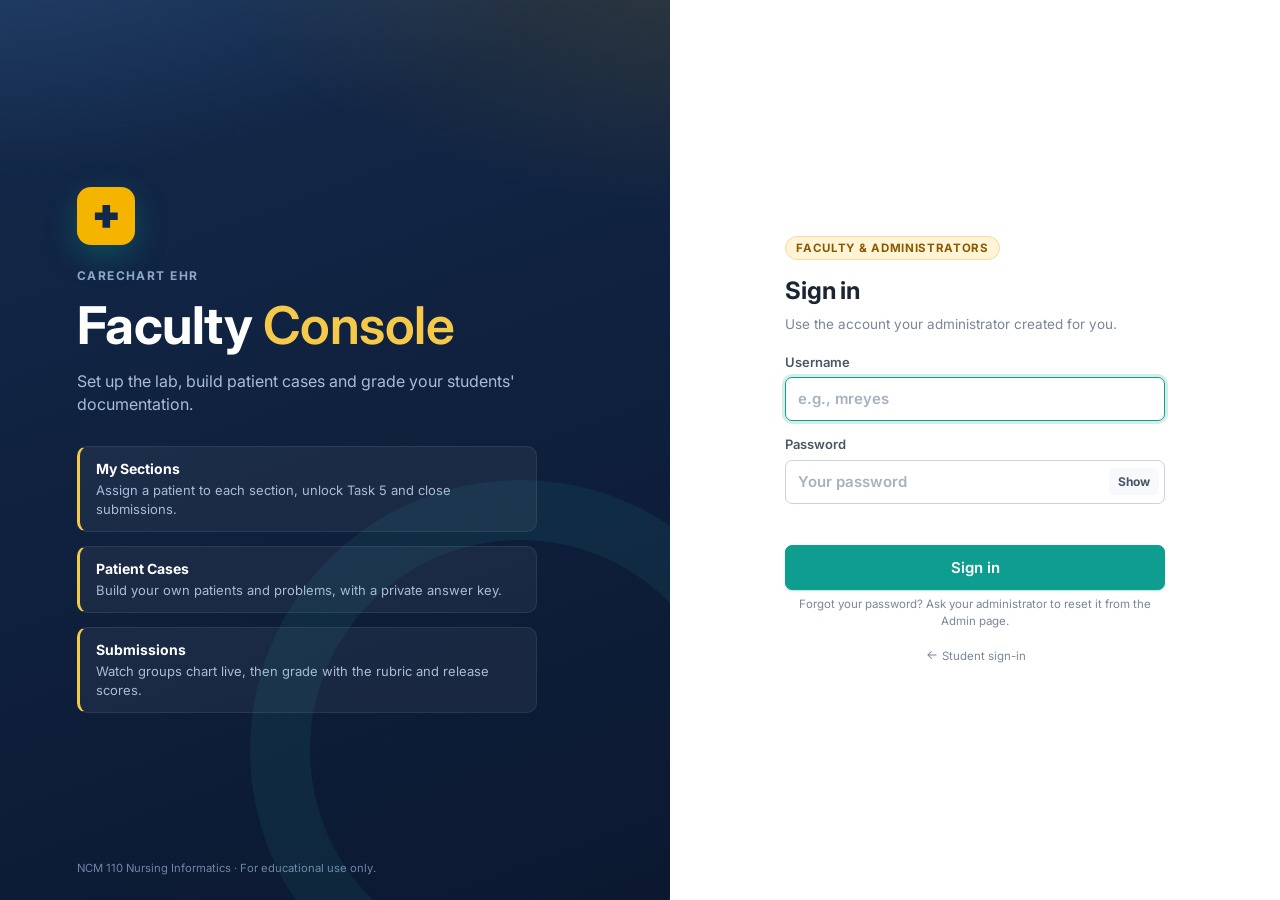
==== commit f113706b: "Deploy web/ from source 7304e17 (2026-11-25 09:06)" ====
--- a/instructor.html
+++ b/instructor.html
@@ -8,8 +8,8 @@
   <link rel="preconnect" href="https://fonts.googleapis.com">
   <link rel="preconnect" href="https://fonts.gstatic.com" crossorigin>
   <link href="https://fonts.googleapis.com/css2?family=Inter:wght@400;500;600;700&display=swap" rel="stylesheet">
-  <link rel="stylesheet" href="css/ehr.css">
-  <link rel="stylesheet" href="css/instructor.css">
+  <link rel="stylesheet" href="css/ehr.css?v=7304e17-mwvwgg4s">
+  <link rel="stylesheet" href="css/instructor.css?v=7304e17-mwvwgg4s">
   <link rel="icon" href="data:image/svg+xml,%3Csvg xmlns='http://www.w3.org/2000/svg' viewBox='0 0 32 32'%3E%3Crect width='32' height='32' rx='7' fill='%2313294b'/%3E%3Cpath d='M13 7h6v6h6v6h-6v6h-6v-6H7v-6h6z' fill='%23f5b400'/%3E%3C/svg%3E">
 </head>
 <body class="inst">
@@ -86,6 +86,7 @@
       <div class="pg-head"><div><div class="crumb">Your sections</div><h1>Submissions</h1><p class="pg-desc">Charts from the sections you handle, with live progress. Open a chart to review it exactly as the students see it and complete the rubric.</p></div>
         <div class="head-side"><span class="live"><span class="live-dot"></span><span id="liveTxt">Live</span></span><button class="btn sm" id="exportBtn">Export grades (CSV)</button><button class="btn sm" id="refreshBtn">Refresh</button></div></div>
       <div class="stats" id="stats"></div>
+      <div class="analytics" id="analytics"></div>
       <section class="card flush">
         <div class="tbl-toolbar">
           <select class="f" id="fSection"><option value="">All my sections</option></select>
@@ -167,12 +168,13 @@
 
 <div class="toasts" id="toasts"></div>
 
-<script src="js/config.js"></script>
-<script src="js/core.js"></script>
-<script src="js/case-data.js"></script>
-<script src="js/api.js"></script>
-<script src="js/ehr.js"></script>
-<script src="js/case-editor.js"></script>
-<script src="js/instructor.js"></script>
+<script src="js/config.js?v=7304e17-mwvwgg4s"></script>
+<script src="js/core.js?v=7304e17-mwvwgg4s"></script>
+<script src="js/case-data.js?v=7304e17-mwvwgg4s"></script>
+<script src="js/ehr-visuals.js?v=7304e17-mwvwgg4s"></script>
+<script src="js/api.js?v=7304e17-mwvwgg4s"></script>
+<script src="js/ehr.js?v=7304e17-mwvwgg4s"></script>
+<script src="js/case-editor.js?v=7304e17-mwvwgg4s"></script>
+<script src="js/instructor.js?v=7304e17-mwvwgg4s"></script>
 </body>
 </html>
--- a/css/ehr.css
+++ b/css/ehr.css
@@ -580,3 +580,239 @@
 .icon-btn .ico.sm { width: 15px; height: 15px; }
 .pg-btn small { display: inline-flex; align-items: center; gap: 4px; }
 .pg-btn.next small { justify-content: flex-end; }
+
+/* ===== live group sync: identity chip, presence, remote-change highlight ===== */
+.me-chip { display: inline-flex; align-items: center; gap: 8px; background: rgba(255,255,255,.08); border: 1px solid rgba(255,255,255,.14); color: #fff; border-radius: 999px; padding: 3px 12px 3px 3px; text-align: left; }
+.me-chip:hover { background: rgba(255,255,255,.14); }
+.me-name { display: grid; line-height: 1.15; }
+.me-name b { font-size: 12.5px; }
+.me-name small { font-size: 10.5px; color: #a9bbd6; }
+.presence { display: inline-flex; align-items: center; }
+.pres { position: relative; margin-left: -6px; }
+.pres:first-child { margin-left: 0; }
+.pres .avatar { width: 26px; height: 26px; font-size: 10.5px; background: #5b6f8f; border: 2px solid var(--navy); }
+.pres i { position: absolute; right: -1px; bottom: -1px; width: 9px; height: 9px; border-radius: 50%; background: #48d597; border: 2px solid var(--navy); }
+.pres.more { font-size: 11px; color: #cfdbec; margin-left: 6px; }
+.pres-lbl { font-size: 11.5px; color: #a9bbd6; margin-left: 8px; white-space: nowrap; }
+@keyframes remoteFlash { 0% { box-shadow: 0 0 0 2px rgba(91,60,196,.55); background-color: #f3efff; } 100% { box-shadow: 0 0 0 2px rgba(91,60,196,0); } }
+.remote-upd { animation: remoteFlash 1.6s ease; border-radius: 6px; }
+.exit-card.mine { border-color: var(--teal); box-shadow: 0 0 0 3px rgba(15,157,143,.1); }
+.exit-card.theirs { background: var(--panel-2); }
+
+/* "Who are you?" */
+.who-box { max-width: 520px; }
+.who-sec { font-size: 11.5px; font-weight: 700; text-transform: uppercase; letter-spacing: .05em; color: var(--ink-3); margin-top: 4px; }
+.who-list { display: grid; grid-template-columns: repeat(auto-fill, minmax(200px, 1fr)); gap: 8px; }
+.who-btn { display: flex; align-items: center; gap: 10px; text-align: left; border: 1px solid var(--line); background: #fff; border-radius: 10px; padding: 9px 10px; transition: border-color .15s, box-shadow .15s; }
+.who-btn:hover { border-color: var(--teal); box-shadow: 0 0 0 3px rgba(15,157,143,.12); }
+.who-btn span:last-child { display: grid; }
+.who-btn small { color: var(--ink-3); font-size: 12px; }
+.who-form { display: grid; gap: 10px; border-top: 1px solid var(--line); padding-top: 12px; }
+.who-row { display: grid; grid-template-columns: 1.3fr 1fr; gap: 10px; }
+.who-row label { display: grid; gap: 5px; font-size: 13px; font-weight: 600; color: var(--ink-2); }
+@media (max-width: 860px) { .pres-lbl, .me-name small { display: none; } }
+@media (max-width: 560px) { .presence { display: none; } .me-name { display: none; } .who-row { grid-template-columns: 1fr; } }
+
+/* =================== Visual layer: charts, dashboard, MAR =================== */
+:root { --st-crit: #c62828; --st-crit-bg: #fdecec; --st-warn: #a35f00; --st-warn-bg: #fff4e0; --st-ok: #1e7d45; --st-ok-bg: #e7f6ed; --viz-line: #0f9d8f; --viz-band: rgba(15,157,143,.09); }
+.st-pill { display: inline-flex; align-items: center; gap: 4px; font-size: 11.5px; font-weight: 700; border-radius: 999px; padding: 2px 8px 2px 6px; white-space: nowrap; }
+.st-pill .ico { width: 12px; height: 12px; }
+.st-high, .st-low { background: var(--st-crit-bg); color: var(--st-crit); }
+.st-ok { background: var(--st-ok-bg); color: var(--st-ok); }
+.st-none { background: var(--panel-2); color: var(--ink-3); }
+
+/* short headers */
+.howto { display: inline; }
+.howto summary { display: inline; cursor: pointer; color: var(--teal); font-weight: 600; list-style: none; }
+.howto summary::-webkit-details-marker { display: none; }
+.howto summary::after { content: " \203A"; }
+.howto[open] summary::after { content: " \2039"; }
+.howto[open] span { display: block; margin-top: 4px; color: var(--ink-2); }
+
+/* charts */
+.viz { width: 100%; height: auto; display: block; overflow: visible; }
+.viz-band { fill: var(--viz-band); }
+.viz-grid { stroke: #e6ebf1; stroke-width: 1; }
+.viz-ax { fill: var(--ink-3); font-size: 10px; font-family: inherit; }
+.viz-line { fill: none; stroke: var(--viz-line); stroke-width: 2; stroke-linejoin: round; stroke-linecap: round; }
+.viz-pt { fill: var(--viz-line); stroke: #fff; stroke-width: 2; }
+.viz-pt.high, .viz-pt.low { fill: var(--st-crit); }
+.viz-range { stroke: var(--viz-line); stroke-width: 4; stroke-linecap: round; }
+.viz-range.high, .viz-range.low { stroke: var(--st-crit); }
+.viz-lbl { fill: var(--ink); font-size: 11.5px; font-weight: 700; font-family: inherit; }
+.viz-hit { fill: transparent; cursor: pointer; outline: none; }
+.viz-hit:focus { stroke: var(--teal); stroke-width: 2; }
+.viz-empty { color: var(--ink-3); font-size: 13px; padding: 18px 0; text-align: center; }
+.viz-tip { position: fixed; z-index: 90; display: none; background: var(--navy); color: #fff; font-size: 12px; font-weight: 600; padding: 6px 9px; border-radius: 6px; pointer-events: none; box-shadow: var(--sh-lg); max-width: 280px; }
+.spark { width: 90px; height: 26px; }
+.spark polyline { fill: none; stroke: var(--viz-line); stroke-width: 2; stroke-linejoin: round; }
+.spark circle { fill: var(--viz-line); }
+.spark circle.high, .spark circle.low { fill: var(--st-crit); }
+.ring { width: 84px; height: 84px; flex: none; }
+.ring-bg { fill: none; stroke: #e3e8ef; stroke-width: 9; }
+.ring-fg { fill: none; stroke: var(--teal); stroke-width: 9; stroke-linecap: round; transition: stroke-dasharray .4s; }
+.ring text { font-size: 17px; font-weight: 700; fill: var(--navy); font-family: inherit; }
+.hbars { display: grid; gap: 8px; }
+.hb-row { display: grid; grid-template-columns: minmax(120px, 1.2fr) 2fr 64px; align-items: center; gap: 10px; outline: none; }
+.hb-row:focus .hb-track { box-shadow: 0 0 0 2px var(--teal); }
+.hb-lbl { font-size: 12.5px; color: var(--ink-2); white-space: nowrap; overflow: hidden; text-overflow: ellipsis; }
+.hb-track { height: 12px; background: #eef2f6; border-radius: 4px; overflow: hidden; }
+.hb-track i { display: block; height: 100%; background: var(--viz-line); border-radius: 0 4px 4px 0; transition: width .4s; }
+.hb-val { font-size: 12.5px; font-weight: 700; color: var(--ink); text-align: right; font-variant-numeric: tabular-nums; }
+
+/* dashboard */
+.dash { display: grid; gap: 12px; margin-bottom: 16px; }
+.dash-vitals { display: grid; grid-template-columns: repeat(auto-fill, minmax(150px, 1fr)); gap: 10px; }
+.vt { display: grid; grid-template-columns: 1fr auto; grid-template-areas: "k pill" "v v" "sp sp" "t t"; gap: 4px; text-align: left; background: #fff; border: 1px solid var(--line); border-radius: 12px; padding: 12px; box-shadow: var(--sh); transition: border-color .15s, transform .15s; }
+.vt:hover { border-color: var(--teal); transform: translateY(-1px); }
+.vt.high, .vt.low { border-top: 3px solid var(--st-crit); }
+.vt.ok { border-top: 3px solid var(--st-ok); }
+.vt-k { grid-area: k; font-size: 12px; font-weight: 700; color: var(--ink-3); text-transform: uppercase; letter-spacing: .04em; }
+.vt .st-pill { grid-area: pill; justify-self: end; }
+.vt-v { grid-area: v; font-size: 26px; font-weight: 700; color: var(--navy); line-height: 1.1; font-variant-numeric: tabular-nums; }
+.vt-v small { font-size: 12px; font-weight: 600; color: var(--ink-3); margin-left: 3px; }
+.vt .spark { grid-area: sp; }
+.vt-t { grid-area: t; font-size: 11px; color: var(--ink-3); }
+.dash-facts { display: grid; grid-template-columns: repeat(auto-fill, minmax(170px, 1fr)); gap: 10px; }
+.fact { display: flex; align-items: center; gap: 10px; text-align: left; background: #fff; border: 1px solid var(--line); border-radius: 10px; padding: 10px 12px; }
+.fact:hover { border-color: var(--teal); }
+.fact > .ico { width: 30px; height: 30px; padding: 6px; border-radius: 8px; background: var(--teal-bg); color: var(--teal); flex: none; }
+.fact span { display: grid; min-width: 0; }
+.fact small { font-size: 11.5px; color: var(--ink-3); }
+.fact b { font-size: 14px; color: var(--ink); white-space: nowrap; overflow: hidden; text-overflow: ellipsis; }
+.fact.crit > .ico { background: var(--st-crit-bg); color: var(--st-crit); }
+.fact.warnc > .ico { background: var(--st-warn-bg); color: var(--st-warn); }
+.team { display: grid; gap: 6px; margin-bottom: 10px; }
+.tm { display: flex; align-items: center; gap: 10px; padding: 6px 8px; border-radius: 9px; border: 1px solid transparent; }
+.tm.me { border-color: var(--teal); background: var(--teal-bg); }
+.tm.empty .avatar { background: #e3e8ef; color: var(--ink-3); }
+.tm-txt { flex: 1; display: grid; min-width: 0; }
+.tm-txt .f, .tm-txt .ro-val { border-color: transparent; background: transparent; padding: 2px 4px; font-weight: 600; min-height: 0; }
+.tm-txt .f:hover, .tm-txt .f:focus { border-color: var(--line-2); background: #fff; }
+.tm-txt small { font-size: 12px; color: var(--ink-3); padding-left: 4px; }
+.form-grid.mini { margin: 12px 0 0; grid-template-columns: repeat(3, 1fr); }
+.prog-top { display: flex; align-items: center; gap: 14px; margin-bottom: 12px; }
+.prog-top div { display: grid; }
+.prog-top b { font-size: 16px; color: var(--navy); }
+.prog-top small { color: var(--ink-3); }
+.tbars { display: grid; gap: 6px; }
+.tb { display: grid; grid-template-columns: 22px minmax(90px, 1fr) 1.4fr; align-items: center; gap: 8px; border: 0; background: none; text-align: left; padding: 3px 4px; border-radius: 6px; }
+.tb:hover { background: var(--panel-2); }
+.tb-ico .ico { width: 16px; height: 16px; color: var(--ink-3); }
+.tb.ok .tb-ico .ico { color: var(--st-ok); }
+.tb-lbl { font-size: 12.5px; color: var(--ink-2); white-space: nowrap; overflow: hidden; text-overflow: ellipsis; }
+.tb-track { height: 8px; background: #eef2f6; border-radius: 4px; overflow: hidden; }
+.tb-track i { display: block; height: 100%; background: var(--viz-line); border-radius: 0 4px 4px 0; }
+.rule-chips { display: flex; flex-wrap: wrap; gap: 8px; margin-top: 4px; }
+.rule-chips span { display: inline-flex; align-items: center; gap: 6px; font-size: 12.5px; color: var(--ink-2); background: #fff; border: 1px solid var(--line); border-radius: 999px; padding: 5px 11px; }
+.rule-chips .ico { width: 14px; height: 14px; color: var(--teal); }
+
+/* vital-sign charts */
+.vgrid { display: grid; grid-template-columns: repeat(auto-fill, minmax(300px, 1fr)); gap: 14px; }
+.vchart { margin: 0; }
+.vc-head { display: flex; justify-content: space-between; align-items: flex-start; margin-bottom: 6px; }
+.vc-head div { display: grid; }
+.vc-head b { color: var(--navy); }
+.vc-head small { color: var(--ink-3); font-size: 11.5px; }
+
+/* labs range */
+.lab-range { position: relative; display: block; height: 10px; background: #eef2f6; border-radius: 5px; outline: none; }
+.lab-range:focus { box-shadow: 0 0 0 2px var(--teal); }
+.lr-ref { position: absolute; top: 0; bottom: 0; background: rgba(30,125,69,.22); border-radius: 5px; }
+.lr-dot { position: absolute; top: 50%; width: 12px; height: 12px; margin: -6px 0 0 -6px; border-radius: 50%; background: var(--st-ok); border: 2px solid #fff; box-shadow: 0 0 0 1px rgba(0,0,0,.1); }
+.lr-dot.high, .lr-dot.low { background: var(--st-crit); }
+
+/* data card type icons */
+.ctype { display: inline-grid; place-items: center; width: 22px; height: 22px; border-radius: 6px; margin-right: 8px; vertical-align: -5px; flex: none; }
+.ctype .ico { width: 14px; height: 14px; }
+.ctype.subj { background: #f1ecff; color: #5b3cc4; }
+.ctype.time { background: var(--blue-bg); color: var(--blue); }
+.ctype.act { background: var(--teal-bg); color: var(--teal); }
+.ctype.lab { background: #fff1e6; color: #b45309; }
+.ctype.score { background: var(--st-warn-bg); color: var(--st-warn); }
+.ctype.obs { background: var(--panel-2); color: var(--ink-2); }
+
+/* interactive MAR */
+.mar-card .tbl-wrap { overflow-x: auto; }
+.mar-grid { border-collapse: separate; border-spacing: 0; min-width: 1050px; }
+.mar-grid th, .mar-grid td { padding: 0; border-bottom: 1px solid var(--line); }
+.mar-grid .mar-med { position: sticky; left: 0; z-index: 2; background: #fff; min-width: 230px; max-width: 260px; padding: 9px 12px; text-align: left; font-weight: 400; text-transform: none; letter-spacing: 0; font-size: 13px; color: var(--ink); border-right: 1px solid var(--line); }
+.mar-grid thead .mar-med { background: var(--panel-2); font-size: 11.5px; font-weight: 700; text-transform: uppercase; letter-spacing: .05em; color: var(--ink-3); }
+.mar-med small { display: block; color: var(--ink-3); font-size: 12px; margin: 2px 0 5px; }
+.mar-med .tag { margin-left: 4px; }
+.tag.prn { background: #f1ecff; color: #5b3cc4; }
+.tag.cont { background: var(--teal-bg); color: #0b6f65; }
+.mar-grid tr.shifts th { font-size: 10.5px; font-weight: 700; text-align: center; padding: 4px 0; text-transform: uppercase; letter-spacing: .05em; position: static; }
+.mar-grid .day { background: #fffbeb; } .mar-grid .eve { background: #f3f6ff; } .mar-grid .night { background: #eef0f6; }
+.mar-grid tr.shifts th.day { color: #8a6a00; } .mar-grid tr.shifts th.eve { color: #3b56a6; } .mar-grid tr.shifts th.night { color: #4a5068; }
+.mh { width: 34px; text-align: center !important; font-size: 11px !important; padding: 5px 0 !important; position: static !important; }
+.mc { text-align: center; }
+.mcell { width: 28px; height: 28px; margin: 4px 3px; border-radius: 7px; border: 1px dashed #c7d0dc; background: #fff; display: inline-grid; place-items: center; transition: background .12s, border-color .12s; }
+.mcell:hover:not(:disabled) { border-color: var(--teal); border-style: solid; }
+.mcell.on { background: var(--teal); border: 1px solid var(--teal); color: #fff; }
+.mcell.bad { background: var(--st-crit); border: 1px solid var(--st-crit); color: #fff; }
+.mcell .ico { width: 14px; height: 14px; stroke-width: 2.4; }
+.mcell:disabled { cursor: default; }
+tr.is-cont .mc { background-image: linear-gradient(transparent 46%, rgba(15,157,143,.35) 46%, rgba(15,157,143,.35) 54%, transparent 54%); }
+.mar-legend { display: flex; flex-wrap: wrap; align-items: center; gap: 8px 14px; font-size: 12.5px; color: var(--ink-2); margin-top: 6px; }
+.mar-legend .mcell { margin: 0; width: 22px; height: 22px; vertical-align: middle; }
+
+@media (max-width: 860px) {
+  .form-grid.mini { grid-template-columns: 1fr 1fr; }
+  .hb-row { grid-template-columns: 1fr 52px; }
+  .hb-lbl { grid-column: 1 / -1; }
+  .vt-v { font-size: 22px; }
+}
+
+/* MAR: "No scheduled doses" decision per row */
+.mar-row-foot { display: flex; flex-wrap: wrap; align-items: center; gap: 6px; margin-top: 2px; }
+.none-btn { display: inline-flex; align-items: center; gap: 4px; font-size: 11.5px; font-weight: 600; color: var(--ink-2); background: #fff; border: 1px dashed #c7d0dc; border-radius: 999px; padding: 2px 9px; }
+.none-btn:hover:not(:disabled) { border-color: var(--teal); border-style: solid; }
+.none-btn.on { background: var(--teal); border: 1px solid var(--teal); color: #fff; }
+.none-btn.bad { background: var(--st-crit); border-color: var(--st-crit); }
+.none-btn .ico { width: 12px; height: 12px; stroke-width: 2.6; }
+.meter-top { gap: 10px; }
+@media (max-width: 560px) {
+  .topbar { gap: 6px; overflow: hidden; }
+  .top-tabs button { padding: 0 6px; font-size: 12px; }
+  .top-tabs #tabList { max-width: 64px; line-height: 1.1; }
+  .sync { padding: 4px 6px; }
+  #logoutBtn { padding: 5px 8px; font-size: 12px; }
+  .me-chip { padding: 2px; }
+}
+
+/* "Your instructor updated this patient's case" bar */
+.case-upd { display: flex; align-items: center; gap: 10px; flex-wrap: wrap; padding: 9px 16px; background: #eef3ff; border-bottom: 1px solid #c6d7fb; color: #1e3f86; font-size: 13px; }
+.case-upd > .ico { width: 18px; height: 18px; flex: none; }
+.case-upd span { flex: 1; min-width: 220px; }
+.case-upd[hidden] { display: none; }
+
+/* practice vs graded chart */
+.mode-bar { display: flex; align-items: center; gap: 10px; flex-wrap: wrap; padding: 8px 16px; background: repeating-linear-gradient(-45deg, #fff8e1, #fff8e1 12px, #fff3cd 12px, #fff3cd 24px); border-bottom: 1px solid #f0d78c; color: #6b4a00; font-size: 13px; }
+.mode-bar > .ico { width: 18px; height: 18px; flex: none; }
+.mode-bar span { flex: 1; min-width: 220px; }
+.mode-bar[hidden] { display: none; }
+body.is-practice .topbar { box-shadow: inset 0 -3px 0 #f5b400; }
+.mode-box { max-width: 640px; }
+.mode-cards { display: grid; grid-template-columns: 1fr 1fr; gap: 12px; }
+.mode-card { display: grid; gap: 4px; align-content: start; text-align: left; background: #fff; border: 1px solid var(--line); border-radius: 12px; padding: 16px; transition: border-color .15s, box-shadow .15s, transform .15s; }
+.mode-card:hover { transform: translateY(-1px); box-shadow: 0 6px 18px rgba(16,32,64,.1); }
+.mode-card.practice { border-top: 4px solid #f5b400; }
+.mode-card.practice:hover { border-color: #f5b400; }
+.mode-card.task { border-top: 4px solid var(--teal); }
+.mode-card.task:hover { border-color: var(--teal); }
+.mode-card b { font-size: 15px; color: var(--navy); }
+.mode-card small { color: var(--ink-2); font-size: 12.5px; }
+.mc-tag { justify-self: start; font-size: 11px; font-weight: 700; text-transform: uppercase; letter-spacing: .05em; border-radius: 999px; padding: 2px 9px; margin-bottom: 4px; }
+.mode-card.practice .mc-tag { background: #fff4d6; color: #8a5a00; }
+.mode-card.task .mc-tag { background: var(--teal-bg); color: #0b6f65; }
+.mc-note { margin-top: 6px; font-size: 12px; color: var(--ink-3); }
+@media (max-width: 560px) { .mode-cards { grid-template-columns: 1fr; } }
+
+/* practice progress + locked graded card */
+.pr-meter { position: relative; display: inline-flex; align-items: center; width: 120px; height: 18px; background: rgba(255,255,255,.7); border: 1px solid #e8cf86; border-radius: 999px; overflow: hidden; }
+.pr-meter i { position: absolute; left: 0; top: 0; bottom: 0; background: #f5b400; }
+.pr-meter.ok i { background: var(--green); }
+.pr-meter b { position: relative; width: 100%; text-align: center; font-size: 11px; color: var(--ink); }
+.mode-card.locked { opacity: .6; cursor: not-allowed; background: var(--panel-2); }
+.mode-card.locked:hover { transform: none; box-shadow: none; border-color: var(--line); }
--- a/css/instructor.css
+++ b/css/instructor.css
@@ -297,3 +297,32 @@
 .stepper input.f { width: 56px; border: 0; border-left: 1px solid var(--line); border-right: 1px solid var(--line); border-radius: 0; text-align: center; font-weight: 700; font-size: 15px; padding: 6px 4px; -moz-appearance: textfield; }
 .stepper input.f::-webkit-outer-spin-button, .stepper input.f::-webkit-inner-spin-button { -webkit-appearance: none; margin: 0; }
 .stepper input.f:focus { box-shadow: none; background: var(--teal-bg); }
+
+/* class analytics */
+.analytics { display: grid; grid-template-columns: 1fr 1fr; gap: 16px; margin-bottom: 16px; }
+.an-card { margin: 0; }
+.an-card .hint { margin-top: 0; }
+@media (max-width: 1100px) { .analytics { grid-template-columns: 1fr; } }
+
+/* case editor: leftover sample vital signs */
+.ce-warn.bad { background: var(--red-bg); color: #8a1c1c; border-bottom-color: #f5c2c2; }
+.ce-warn.bad span { flex: 1; }
+.ce-warn[hidden] { display: none; }
+.ce-dot { width: 8px; height: 8px; border-radius: 50%; background: var(--red); flex: none; }
+.ce-nav button.stale span:nth-child(2)::after { content: " (sample)"; color: var(--red); font-weight: 600; font-size: 11px; }
+
+/* My Sections: practice vs graded case */
+.sc-lbl { display: flex; align-items: center; gap: 6px; flex-wrap: wrap; }
+.sc-lbl small { font-weight: 400; }
+.sc-badge { font-size: 10.5px; font-weight: 700; text-transform: uppercase; letter-spacing: .05em; border-radius: 999px; padding: 1px 8px; }
+.sc-badge.practice { background: #fff4d6; color: #8a5a00; }
+.sc-badge.task { background: var(--teal-bg); color: #0b6f65; }
+
+/* required practice */
+.sc-practice { display: flex; align-items: center; gap: 10px; background: #fffbef; border: 1px solid #f1e2b8; border-radius: 9px; padding: 9px 10px; }
+.sc-practice > div { flex: 1; display: grid; min-width: 0; }
+.sc-practice b { font-size: 13px; color: var(--navy); }
+.sc-practice small { font-size: 11.5px; color: var(--ink-3); }
+.pr-done { display: inline-flex; align-items: center; gap: 3px; color: var(--green); font-weight: 600; }
+.pr-done .ico { width: 12px; height: 12px; }
+.pr-todo { color: var(--amber); font-weight: 600; }
